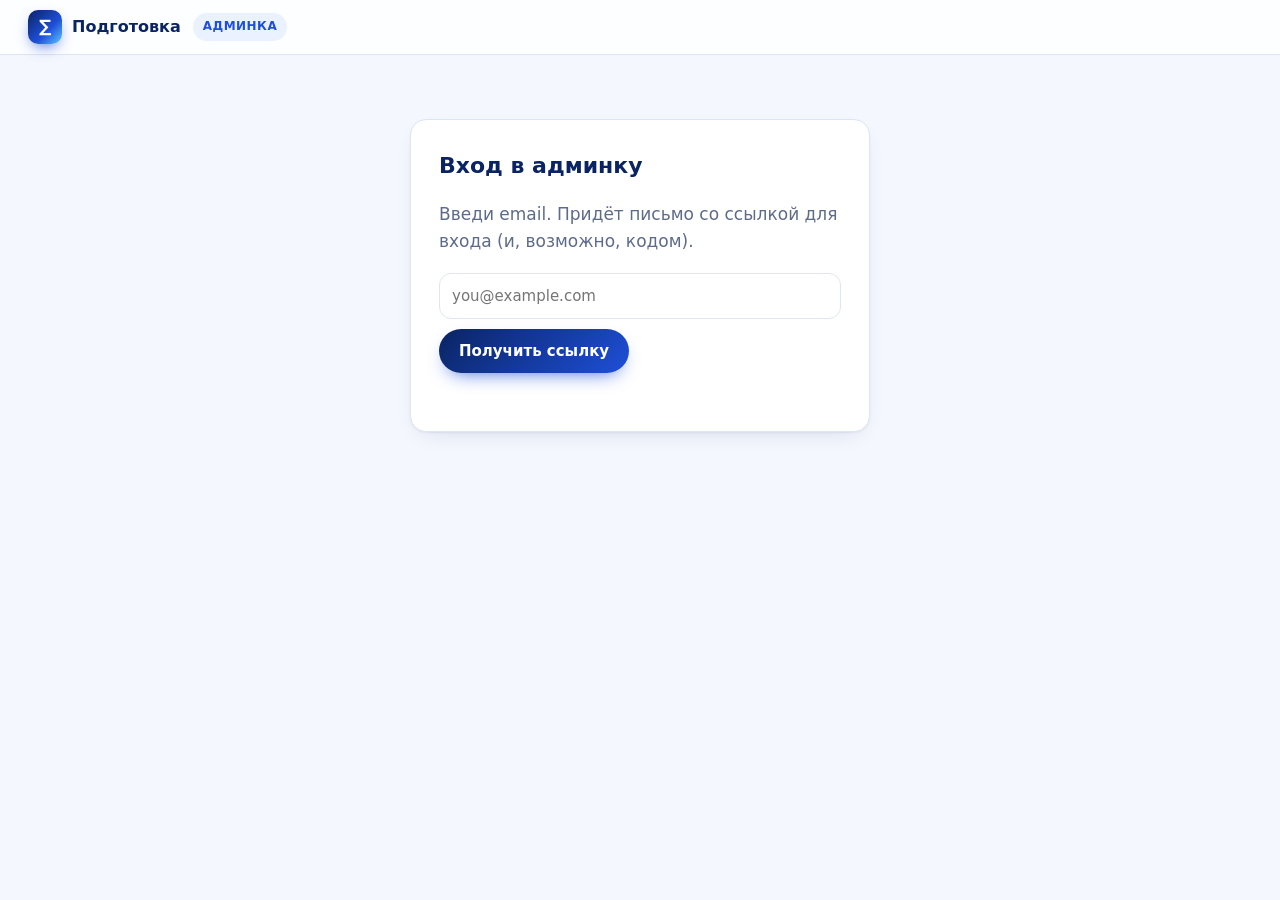
==== admin.html @ c191f304 "Админка, отчёты об ошибках сайта, уведомления в Telegram; новые вопросы в информатике Co-Authored-By" ====
<!DOCTYPE html>
<html lang="ru">
<head>
<meta charset="utf-8">
<meta name="viewport" content="width=device-width, initial-scale=1">
<title>Админка · Подготовка</title>
<meta name="robots" content="noindex,nofollow">
<meta name="theme-color" content="#0a2463">
<meta http-equiv="Content-Security-Policy" content="default-src 'self'; script-src 'self'; style-src 'self' https://fonts.googleapis.com; font-src https://fonts.gstatic.com; img-src 'self' data:; connect-src https://*.supabase.co; object-src 'none'; base-uri 'self'; form-action 'self'">
<meta name="referrer" content="no-referrer">
<link href="https://fonts.googleapis.com/css2?family=Unbounded:wght@500;700&family=Onest:wght@400;500;600;700&display=swap" rel="stylesheet">
<link rel="stylesheet" href="assets/app.css?v=4">
<link rel="stylesheet" href="assets/admin.css?v=1">
</head>
<body class="adm">
<header class="top">
  <a class="brand" href="./"><span class="logo">∑</span><span>Подготовка</span></a>
  <span class="adm-badge">админка</span>
  <span class="adm-user" id="who"></span>
  <button class="btn ghost sm" id="logout" hidden>Выйти</button>
</header>

<main class="adm-main">
  <section class="adm-card" id="login" hidden>
    <h1>Вход в админку</h1>
    <p class="muted">Введи email. Придёт письмо со ссылкой для входа (и, возможно, кодом).</p>
    <form id="loginForm" class="adm-form">
      <input type="email" id="email" placeholder="you@example.com" required autocomplete="email">
      <button class="btn primary" type="submit" id="sendLink">Получить ссылку</button>
    </form>
    <form id="codeForm" class="adm-form" hidden>
      <input type="text" id="code" placeholder="Код из письма" inputmode="numeric" autocomplete="one-time-code" maxlength="10">
      <button class="btn primary" type="submit">Войти по коду</button>
    </form>
    <div class="st" id="loginSt" role="status"></div>
  </section>

  <section class="adm-card" id="denied" hidden>
    <h1>Нет доступа</h1>
    <p class="muted">Этот аккаунт не добавлен в администраторы. Попроси владельца сайта добавить твой email.</p>
  </section>

  <section id="panel" hidden>
    <nav class="adm-tabs" role="tablist">
      <button data-tab="feedback" class="on">Сообщения <span class="cnt" id="cnt-feedback"></span></button>
      <button data-tab="errors">Ошибки <span class="cnt" id="cnt-errors"></span></button>
      <button data-tab="admins">Админы</button>
    </nav>
    <div class="adm-bar">
      <label><input type="checkbox" id="showResolved"> показывать решённые</label>
      <button class="btn ghost sm" id="reload">Обновить</button>
    </div>
    <div id="list" class="adm-list"></div>
    <form id="addAdmin" class="adm-form" hidden>
      <input type="email" id="newAdmin" placeholder="email нового админа" required>
      <button class="btn primary" type="submit">Добавить</button>
    </form>
  </section>
</main>

<script src="config.js"></script>
<script src="assets/admin.js?v=1"></script>
</body>
</html>
---- assets/app.css ----
/* Белая бумага, тёмно-синие чернила, яркий синий акцент. */
:root{
  --bg:#ffffff;
  --bg-soft:#f4f7fd;
  --bg-blue:#eaf1ff;
  --ink:#0b1b3f;
  --ink-2:#22345e;
  --muted:#5d6b8a;
  --line:#dfe6f3;
  --navy:#0a2463;
  --blue:#1e4fd8;
  --blue-2:#3e7bfa;
  --sky:#5cc8ff;
  --good:#12936a;
  --bad:#d63a4a;
  --shadow:0 1px 2px rgba(10,36,99,.06),0 8px 24px -12px rgba(10,36,99,.18);
  --shadow-lg:0 2px 4px rgba(10,36,99,.06),0 24px 48px -20px rgba(10,36,99,.35);
  --r:16px;
  --font-display:"Unbounded","Onest",system-ui,sans-serif;
  --font-body:"Onest",system-ui,-apple-system,"Segoe UI",Roboto,sans-serif;
  --font-mono:"JetBrains Mono",ui-monospace,Consolas,monospace;
  --ease:cubic-bezier(.2,.8,.2,1);
  color-scheme:light;
}
*{box-sizing:border-box}
html{scroll-behavior:smooth}
html,body{margin:0}
body{background:var(--bg);color:var(--ink);font-family:var(--font-body);font-size:17px;line-height:1.62;-webkit-font-smoothing:antialiased;overflow-x:hidden}
a{color:var(--blue)}
button{font:inherit;color:inherit}
:focus-visible{outline:3px solid var(--blue-2);outline-offset:2px;border-radius:8px}
::selection{background:#cfe0ff}

/* ---------- top bar ---------- */
.top{position:sticky;top:0;z-index:30;display:flex;align-items:center;gap:14px;padding:10px clamp(12px,3vw,28px);
  background:rgba(255,255,255,.82);backdrop-filter:saturate(1.6) blur(14px);-webkit-backdrop-filter:saturate(1.6) blur(14px);border-bottom:1px solid var(--line)}
.top .scroll-prog{position:absolute;left:0;bottom:-1px;height:2px;width:0;background:linear-gradient(90deg,var(--blue),var(--sky));transition:width .1s linear}
.brand{display:flex;align-items:center;gap:10px;border:0;background:none;cursor:pointer;padding:0;font-family:var(--font-display);font-weight:700;font-size:16px;color:var(--navy);white-space:nowrap}
.logo{width:34px;height:34px;border-radius:10px;display:grid;place-items:center;color:#fff;font-size:17px;
  background:linear-gradient(135deg,var(--navy),var(--blue) 60%,var(--sky));box-shadow:0 6px 16px -6px var(--blue);position:relative;overflow:hidden}
.logo::after{content:"";position:absolute;inset:0;background:linear-gradient(120deg,transparent 30%,rgba(255,255,255,.55) 50%,transparent 70%);transform:translateX(-100%);animation:shine 4.5s var(--ease) infinite}
@keyframes shine{0%,70%{transform:translateX(-100%)}100%{transform:translateX(100%)}}
.crumbs{display:flex;align-items:center;gap:6px;min-width:0;flex:1;font-size:14.5px;color:var(--muted);overflow:hidden}
.crumbs button{border:0;background:none;cursor:pointer;color:var(--ink-2);font-weight:600;padding:4px 6px;border-radius:8px;white-space:nowrap;overflow:hidden;text-overflow:ellipsis;max-width:40vw}
.crumbs button:hover{background:var(--bg-blue);color:var(--blue)}
.crumbs .sep{opacity:.5}
.lang{display:flex;border:1px solid var(--line);border-radius:999px;overflow:hidden;background:#fff}
.lang button{border:0;background:transparent;padding:6px 12px;cursor:pointer;font-weight:700;font-size:12.5px;letter-spacing:.05em;color:var(--muted);transition:background .25s,color .25s}
.lang button[aria-pressed="true"]{background:var(--navy);color:#fff}
.lang[hidden]{display:none}
.menu-btn{display:none;border:1px solid var(--line);background:#fff;border-radius:10px;width:38px;height:38px;cursor:pointer;font-size:18px}

/* ---------- page transitions ---------- */
#view{min-height:70vh}
.page-enter{animation:pageIn .55s var(--ease) both}
@keyframes pageIn{from{opacity:0;transform:translateY(14px)}to{opacity:1;transform:none}}
.reveal{opacity:0;transform:translateY(22px);transition:opacity .7s var(--ease),transform .7s var(--ease)}
.reveal.in{opacity:1;transform:none}
.stagger>*{animation:pageIn .6s var(--ease) both}
.stagger>*:nth-child(1){animation-delay:.03s}.stagger>*:nth-child(2){animation-delay:.08s}.stagger>*:nth-child(3){animation-delay:.13s}
.stagger>*:nth-child(4){animation-delay:.18s}.stagger>*:nth-child(5){animation-delay:.23s}.stagger>*:nth-child(6){animation-delay:.28s}
.stagger>*:nth-child(7){animation-delay:.33s}.stagger>*:nth-child(8){animation-delay:.38s}.stagger>*:nth-child(n+9){animation-delay:.42s}

/* ---------- hero ---------- */
.hero{position:relative;overflow:hidden;padding:clamp(56px,10vw,120px) clamp(16px,5vw,64px) clamp(48px,7vw,90px);
  background:radial-gradient(1200px 500px at 80% -10%,#dbe7ff 0,transparent 60%),linear-gradient(180deg,#f6f9ff,#fff)}
.hero .blob{position:absolute;border-radius:50%;filter:blur(50px);opacity:.55;pointer-events:none;animation:float 14s ease-in-out infinite}
.hero .b1{width:420px;height:420px;background:#9cc0ff;right:-80px;top:-120px}
.hero .b2{width:300px;height:300px;background:#7fe0ff;left:-60px;bottom:-140px;animation-delay:-5s}
.hero .b3{width:220px;height:220px;background:#b9c8ff;left:45%;top:30%;animation-delay:-9s;opacity:.35}
@keyframes float{0%,100%{transform:translate(0,0) scale(1)}33%{transform:translate(30px,-24px) scale(1.06)}66%{transform:translate(-24px,18px) scale(.96)}}
.hero .sym{position:absolute;font-family:var(--font-display);color:var(--blue);opacity:.12;font-size:42px;pointer-events:none;animation:drift 18s linear infinite}
@keyframes drift{from{transform:translateY(0) rotate(0)}to{transform:translateY(-120vh) rotate(200deg)}}
.hero-inner{position:relative;max-width:1100px;margin:0 auto}
.kicker{display:inline-flex;align-items:center;gap:8px;font-family:var(--font-mono);font-size:12.5px;letter-spacing:.06em;color:var(--blue);background:#fff;border:1px solid #cfdcfb;border-radius:999px;padding:5px 12px;box-shadow:var(--shadow)}
.kicker i{width:8px;height:8px;border-radius:50%;background:var(--good);box-shadow:0 0 0 0 rgba(18,147,106,.5);animation:ping 2s infinite}
@keyframes ping{0%{box-shadow:0 0 0 0 rgba(18,147,106,.45)}80%,100%{box-shadow:0 0 0 10px rgba(18,147,106,0)}}
.hero h1{font-family:var(--font-display);font-weight:700;font-size:clamp(34px,6vw,68px);line-height:1.04;letter-spacing:-.03em;margin:20px 0 16px;color:var(--navy);max-width:16ch;text-wrap:balance}
.hero h1 .grad{background:linear-gradient(90deg,var(--blue),var(--sky),var(--blue));background-size:200% auto;-webkit-background-clip:text;background-clip:text;color:transparent;animation:gradmove 6s linear infinite}
@keyframes gradmove{to{background-position:200% center}}
.hero p.lead{font-size:clamp(17px,2vw,20px);color:var(--ink-2);max-width:56ch;margin:0}
.hero .stats{display:flex;gap:clamp(18px,4vw,48px);margin-top:34px;flex-wrap:wrap}
.hero .stat b{display:block;font-family:var(--font-display);font-size:clamp(26px,3.6vw,38px);color:var(--navy);line-height:1}
.hero .stat span{font-size:14px;color:var(--muted)}

/* ---------- containers ---------- */
.wrap{max-width:1140px;margin:0 auto;padding:0 clamp(16px,4vw,40px)}
.section-title{font-family:var(--font-display);font-size:clamp(20px,2.4vw,26px);color:var(--navy);margin:48px 0 18px;letter-spacing:-.01em}

/* subject cards */
.subjects{display:grid;gap:18px;grid-template-columns:repeat(auto-fill,minmax(260px,1fr));margin-bottom:64px}
.scard{position:relative;text-align:left;border:1px solid var(--line);background:#fff;border-radius:20px;padding:22px;cursor:pointer;overflow:hidden;
  box-shadow:var(--shadow);transition:transform .35s var(--ease),box-shadow .35s var(--ease),border-color .35s}
.scard::before{content:"";position:absolute;inset:0;background:radial-gradient(400px circle at var(--mx,50%) var(--my,0%),rgba(62,123,250,.14),transparent 45%);opacity:0;transition:opacity .3s}
.scard:hover{transform:translateY(-6px);box-shadow:var(--shadow-lg);border-color:#bcd0fb}
.scard:hover::before{opacity:1}
.scard .ic{width:52px;height:52px;border-radius:14px;display:grid;place-items:center;font-size:26px;background:var(--bg-blue);margin-bottom:16px;transition:transform .5s var(--ease)}
.scard:hover .ic{transform:rotate(-8deg) scale(1.1)}
.scard h3{font-family:var(--font-display);font-size:18px;margin:0 0 6px;color:var(--navy);line-height:1.25}
.scard p{margin:0 0 18px;color:var(--muted);font-size:14.5px;line-height:1.5}
.scard .meta{display:flex;justify-content:space-between;align-items:center;font-size:13px;color:var(--muted)}
.ring{--p:0;width:44px;height:44px;border-radius:50%;display:grid;place-items:center;font-size:11px;font-weight:700;color:var(--navy);
  background:conic-gradient(var(--blue) calc(var(--p)*1%),var(--line) 0);transition:--p 1s}
.ring::before{content:"";position:absolute}
.ring span{width:34px;height:34px;border-radius:50%;background:#fff;display:grid;place-items:center}

.features{display:grid;gap:16px;grid-template-columns:repeat(auto-fit,minmax(220px,1fr));margin-bottom:80px}
.feat{border-radius:18px;padding:20px;background:var(--bg-soft);border:1px solid var(--line)}
.feat .fi{font-size:24px}
.feat h4{margin:10px 0 4px;font-family:var(--font-display);font-size:15px;color:var(--navy)}
.feat p{margin:0;font-size:14.5px;color:var(--muted)}

/* ---------- subject / topic shell ---------- */
.shell{display:grid;grid-template-columns:290px minmax(0,1fr);max-width:1320px;margin:0 auto}
.side{position:sticky;top:59px;height:calc(100vh - 59px);overflow:auto;padding:22px 14px 40px;border-right:1px solid var(--line);background:#fff}
.side .sh{display:flex;gap:10px;align-items:center;padding:4px 8px 14px}
.side .sh .ic{font-size:22px;width:40px;height:40px;border-radius:12px;background:var(--bg-blue);display:grid;place-items:center}
.side .sh b{font-family:var(--font-display);font-size:14px;color:var(--navy);line-height:1.25}
.side h3{font-family:var(--font-mono);font-size:11px;letter-spacing:.12em;text-transform:uppercase;color:var(--muted);margin:18px 8px 6px;font-weight:600}
.tlink{position:relative;display:grid;grid-template-columns:30px 1fr 18px;gap:8px;align-items:start;width:100%;text-align:left;border:0;background:transparent;padding:8px 8px;border-radius:10px;cursor:pointer;font-size:14.5px;line-height:1.35;color:var(--ink-2);transition:background .2s,color .2s,transform .2s}
.tlink:hover{background:var(--bg-soft);transform:translateX(3px)}
.tlink[aria-current="true"]{background:var(--bg-blue);color:var(--navy);font-weight:600}
.tlink[aria-current="true"]::before{content:"";position:absolute;left:-14px;top:8px;bottom:8px;width:3px;border-radius:3px;background:var(--blue)}
.tlink .n{font-family:var(--font-mono);font-size:12px;color:var(--muted);padding-top:2px}
.tlink .ok{width:16px;height:16px;border-radius:50%;border:1.5px solid var(--line);margin-top:2px;transition:all .3s}
.tlink .ok.done{background:var(--good);border-color:var(--good);box-shadow:inset 0 0 0 3px #fff}
.side .tools{display:grid;gap:8px;margin:6px 4px 4px}
.side .tools button{display:flex;gap:10px;align-items:center;border:1px solid var(--line);background:#fff;border-radius:12px;padding:9px 12px;cursor:pointer;font-weight:600;font-size:14px;color:var(--navy);transition:all .25s var(--ease)}
.side .tools button:hover{border-color:var(--blue-2);box-shadow:var(--shadow);transform:translateY(-1px)}
.prog{margin:2px 8px 6px;font-size:13px;color:var(--muted)}
.bar{height:6px;border-radius:6px;background:var(--line);overflow:hidden;margin-top:6px}
.bar i{display:block;height:100%;width:0;border-radius:6px;background:linear-gradient(90deg,var(--blue),var(--sky));transition:width 1s var(--ease)}

.main{padding:30px clamp(14px,4vw,56px) 90px;min-width:0}
.sheet{max-width:900px;margin:0 auto}
.eyebrow{font-family:var(--font-mono);font-size:12.5px;color:var(--blue);letter-spacing:.05em;display:flex;gap:10px;flex-wrap:wrap;text-transform:uppercase}
.sheet h1{font-family:var(--font-display);font-weight:700;font-size:clamp(25px,3.6vw,38px);line-height:1.12;letter-spacing:-.02em;margin:10px 0 12px;color:var(--navy);text-wrap:balance}
.sheet .lead{color:var(--muted);font-size:17.5px;max-width:65ch;margin:0 0 20px}

/* tabs with sliding indicator */
.tabs{position:sticky;top:59px;z-index:10;display:flex;gap:4px;align-items:center;background:rgba(255,255,255,.92);backdrop-filter:blur(10px);border-bottom:1px solid var(--line);margin:8px 0 26px;overflow-x:auto;scrollbar-width:none}
.tabs::-webkit-scrollbar{display:none}
.tab{position:relative;border:0;background:transparent;padding:12px 14px;cursor:pointer;font-weight:600;color:var(--muted);white-space:nowrap;transition:color .25s}
.tab:hover{color:var(--navy)}
.tab[aria-selected="true"]{color:var(--navy)}
.tab .c{font-family:var(--font-mono);font-size:11px;background:var(--bg-soft);border-radius:6px;padding:1px 6px;margin-left:6px;color:var(--muted)}
.tabs .ind{position:absolute;bottom:0;height:3px;border-radius:3px 3px 0 0;background:linear-gradient(90deg,var(--blue),var(--sky));transition:left .4s var(--ease),width .4s var(--ease)}
.done-btn{margin-left:auto;flex:none;border:1.5px solid var(--good);color:var(--good);background:#fff;border-radius:999px;padding:6px 14px;cursor:pointer;font-weight:600;font-size:13.5px;transition:all .3s var(--ease)}
.done-btn:hover{transform:scale(1.04)}
.done-btn.on{background:var(--good);color:#fff}
.done-btn.pop{animation:pop .5s var(--ease)}
@keyframes pop{40%{transform:scale(1.18)}}

/* ---------- notes typography ---------- */
.notes{max-width:70ch}
.notes h2{font-family:var(--font-display);font-size:21px;font-weight:700;letter-spacing:-.01em;margin:40px 0 12px;color:var(--navy);display:flex;gap:12px;align-items:baseline;text-wrap:balance}
.notes h2 .k{flex:none;font-family:var(--font-mono);font-size:13px;color:#fff;background:linear-gradient(135deg,var(--navy),var(--blue));border-radius:8px;padding:2px 8px;font-weight:600;transform:translateY(-2px)}
.notes h3{font-size:18px;margin:24px 0 6px;color:var(--ink)}
.notes p{margin:10px 0}
.notes ul,.notes ol{padding-left:22px;margin:8px 0}
.notes li{margin:5px 0}
.notes li::marker{color:var(--blue)}
.hl{background:linear-gradient(transparent 58%,#cfe0ff 58%);padding:0 2px}
.box{position:relative;border:1px solid var(--line);border-radius:14px;padding:14px 18px 14px 20px;margin:18px 0;background:var(--bg-soft);overflow:hidden}
.box::before{content:"";position:absolute;left:0;top:0;bottom:0;width:4px;background:var(--blue)}
.box>.t{font-family:var(--font-mono);font-size:11.5px;text-transform:uppercase;letter-spacing:.1em;color:var(--blue);font-weight:700;display:block;margin-bottom:4px}
.box.def{background:#f2f6ff}
.box.ex{background:#f1faf6}.box.ex::before{background:var(--good)}.box.ex>.t{color:var(--good)}
.box.warn{background:#fff5f5}.box.warn::before{background:var(--bad)}.box.warn>.t{color:var(--bad)}
.box.tip{background:linear-gradient(135deg,#eef4ff,#f3fbff)}.box.tip::before{background:linear-gradient(var(--blue),var(--sky))}.box.tip>.t{color:var(--navy)}
mjx-container[display="true"]{overflow-x:auto;overflow-y:hidden;max-width:100%;padding:4px 0}
table{border-collapse:collapse;width:100%;font-size:15.5px;margin:12px 0}
.tw{overflow-x:auto;border:1px solid var(--line);border-radius:12px}
.tw table{margin:0}
th,td{border-bottom:1px solid var(--line);padding:9px 12px;text-align:left;vertical-align:top}
tr:last-child td{border-bottom:0}
th{font-size:12px;text-transform:uppercase;letter-spacing:.06em;color:var(--navy);font-weight:700;background:var(--bg-blue)}
tbody tr{transition:background .2s}
tbody tr:hover{background:var(--bg-soft)}

/* ---------- practice ---------- */
.prob{border:1px solid var(--line);border-radius:16px;padding:16px 18px;margin:14px 0;background:#fff;transition:box-shadow .3s,border-color .3s}
.prob:hover{box-shadow:var(--shadow);border-color:#cbd9f7}
.prob .q{display:grid;grid-template-columns:36px 1fr;gap:10px}
.prob .q .i{font-family:var(--font-mono);font-weight:700;color:#fff;background:var(--navy);border-radius:9px;height:28px;display:grid;place-items:center;font-size:13px}
.reveal-btn{margin:12px 0 0 46px;display:inline-flex;align-items:center;gap:8px;border:1.5px solid var(--blue);background:#fff;color:var(--blue);border-radius:999px;padding:6px 16px;font-weight:600;font-size:14.5px;cursor:pointer;transition:all .25s var(--ease)}
.reveal-btn:hover{background:var(--blue);color:#fff;transform:translateY(-1px)}
.reveal-btn .ch{transition:transform .35s var(--ease)}
.reveal-btn[aria-expanded="true"] .ch{transform:rotate(180deg)}
.sol{display:grid;grid-template-rows:0fr;transition:grid-template-rows .45s var(--ease)}
.sol>div{overflow:hidden}
.sol.open{grid-template-rows:1fr}
.sol .a{margin:12px 0 0 46px;padding:12px 16px;border-radius:12px;background:var(--bg-soft);border-left:3px solid var(--blue)}

/* ---------- quiz ---------- */
.quiz-top{display:flex;align-items:center;gap:14px;margin-bottom:18px}
.quiz-top .count{font-family:var(--font-mono);font-size:13px;color:var(--muted);white-space:nowrap}
.quiz-top .bar{flex:1;height:8px;margin:0}
.qcard{border:1px solid var(--line);border-radius:20px;padding:clamp(18px,3vw,30px);background:#fff;box-shadow:var(--shadow)}
.qcard.enter{animation:slideIn .5s var(--ease) both}
@keyframes slideIn{from{opacity:0;transform:translateX(40px)}to{opacity:1;transform:none}}
.qcard .qq{font-size:18px;font-weight:600;color:var(--navy);margin-bottom:18px}
.opts{display:grid;gap:10px}
.opt{position:relative;display:flex;gap:12px;align-items:center;text-align:left;border:1.5px solid var(--line);background:#fff;border-radius:14px;padding:12px 14px;cursor:pointer;transition:all .25s var(--ease);overflow:hidden}
.opt .l{flex:none;width:30px;height:30px;border-radius:9px;display:grid;place-items:center;font-weight:700;font-size:13px;background:var(--bg-blue);color:var(--navy);transition:all .25s}
.opt:hover:not([disabled]){border-color:var(--blue-2);transform:translateX(4px);box-shadow:var(--shadow)}
.opt[disabled]{cursor:default}
.opt.right{border-color:var(--good);background:#effaf5;animation:pulseGood .6s var(--ease)}
.opt.right .l{background:var(--good);color:#fff}
.opt.wrong{border-color:var(--bad);background:#fff4f5;animation:shake .45s}
.opt.wrong .l{background:var(--bad);color:#fff}
.opt.dim{opacity:.55}
@keyframes shake{20%,60%{transform:translateX(-6px)}40%,80%{transform:translateX(6px)}}
@keyframes pulseGood{50%{transform:scale(1.02)}}
.ripple{position:absolute;border-radius:50%;background:rgba(62,123,250,.25);transform:scale(0);animation:ripple .6s linear;pointer-events:none}
@keyframes ripple{to{transform:scale(4);opacity:0}}
.qactions{display:flex;gap:10px;flex-wrap:wrap;margin-top:18px;align-items:center}
.btn{display:inline-flex;align-items:center;gap:8px;border:0;border-radius:999px;padding:10px 20px;font-weight:700;cursor:pointer;font-size:15px;transition:transform .2s var(--ease),box-shadow .2s,background .2s}
.btn.primary{background:linear-gradient(135deg,var(--navy),var(--blue));color:#fff;box-shadow:0 8px 20px -10px var(--blue)}
.btn.primary:hover{transform:translateY(-2px);box-shadow:0 12px 24px -10px var(--blue)}
.btn.ghost{background:#fff;color:var(--blue);border:1.5px solid var(--blue)}
.btn.ghost:hover{background:var(--bg-blue)}
.btn[disabled]{opacity:.45;cursor:default;transform:none}
.verdict{font-weight:700;margin-left:auto}
.verdict.good{color:var(--good)}.verdict.bad{color:var(--bad)}
.result{text-align:center;padding:30px 10px}
.result .big{font-family:var(--font-display);font-size:64px;color:var(--navy);line-height:1}
.result .msg{font-size:18px;color:var(--ink-2);margin:10px 0 24px}
.review{margin-top:28px;text-align:left}
.review .ri{display:flex;gap:10px;padding:10px 0;border-bottom:1px solid var(--line);font-size:15px}
.review .ri b{flex:none;width:22px}
.best{font-size:13.5px;color:var(--muted)}

/* ---------- flashcards ---------- */
.fc-wrap{display:grid;place-items:center;gap:18px}
.fc-meta{display:flex;gap:10px;flex-wrap:wrap;justify-content:center;align-items:center;font-size:14px;color:var(--muted)}
.chip{border:1px solid var(--line);background:#fff;border-radius:999px;padding:6px 14px;cursor:pointer;font-weight:600;font-size:13.5px;color:var(--ink-2);transition:all .2s}
.chip:hover{border-color:var(--blue-2);color:var(--blue)}
.chip[aria-pressed="true"]{background:var(--navy);color:#fff;border-color:var(--navy)}
.fc-scene{width:min(560px,100%);height:300px;perspective:1400px}
.fc{position:relative;width:100%;height:100%;cursor:pointer;transform-style:preserve-3d;transition:transform .7s var(--ease)}
.fc.flip{transform:rotateY(180deg)}
.fc.out-l{animation:outL .4s var(--ease) forwards}.fc.out-r{animation:outR .4s var(--ease) forwards}.fc.in{animation:cardIn .45s var(--ease)}
@keyframes outL{to{transform:translateX(-120%) rotate(-12deg);opacity:0}}
@keyframes outR{to{transform:translateX(120%) rotate(12deg);opacity:0}}
@keyframes cardIn{from{transform:translateY(30px) scale(.94);opacity:0}}
.face{position:absolute;inset:0;backface-visibility:hidden;-webkit-backface-visibility:hidden;border-radius:24px;display:flex;flex-direction:column;align-items:center;justify-content:center;padding:28px;text-align:center;box-shadow:var(--shadow-lg)}
.face.front{background:linear-gradient(150deg,var(--navy),var(--blue) 70%,#3f8cff);color:#fff}
.face.back{background:#fff;border:1.5px solid #cfdcfb;transform:rotateY(180deg);color:var(--navy)}
.face .w{font-family:var(--font-display);font-size:clamp(22px,4vw,32px);line-height:1.2;text-wrap:balance}
.face .hint{position:absolute;bottom:16px;font-size:12.5px;opacity:.7;font-family:var(--font-mono)}
.face.back .w{font-size:clamp(18px,3vw,24px)}
.face .src{position:absolute;top:16px;font-size:12px;opacity:.7;font-family:var(--font-mono)}
.fc-btns{display:flex;gap:12px;flex-wrap:wrap;justify-content:center}
.fc-btns .btn.no{background:#fff;color:var(--bad);border:1.5px solid var(--bad)}
.fc-btns .btn.yes{background:var(--good);color:#fff}
.fc-done{text-align:center}
.kbd{font-family:var(--font-mono);font-size:12px;border:1px solid var(--line);border-bottom-width:2px;border-radius:6px;padding:1px 6px;background:#fff}

/* subject overview */
.mods{display:grid;gap:16px;grid-template-columns:repeat(auto-fit,minmax(260px,1fr));margin-top:10px}
.mod{border:1px solid var(--line);border-radius:18px;padding:18px;background:#fff;box-shadow:var(--shadow)}
.mod h4{font-family:var(--font-display);margin:0 0 10px;font-size:15px;color:var(--navy)}
.mod button{display:flex;gap:10px;width:100%;text-align:left;border:0;background:transparent;padding:7px 8px;border-radius:10px;cursor:pointer;color:var(--ink-2);font-size:15px;transition:all .2s}
.mod button:hover{background:var(--bg-blue);color:var(--blue);transform:translateX(3px)}
.mod button .n{font-family:var(--font-mono);font-size:12px;color:var(--muted);padding-top:3px}
.actions-row{display:flex;gap:12px;flex-wrap:wrap;margin:6px 0 10px}

/* module/topic quiz buttons */
.side .mtest{display:block;width:calc(100% - 8px);margin:2px 4px 6px;text-align:left;border:1px dashed #b9cdf7;background:var(--bg-blue);color:var(--blue);border-radius:10px;padding:6px 10px;font-weight:600;font-size:13px;cursor:pointer;transition:all .2s}
.side .mtest:hover,.side .mtest[aria-current="true"]{background:var(--blue);color:#fff;border-style:solid}
.trow{display:flex;gap:6px;align-items:flex-start}
.trow>button:first-child{flex:1}
.mod .qbtn{flex:none;width:auto;border:1px solid var(--line);border-radius:999px;padding:3px 10px;font-size:12.5px;font-weight:600;color:var(--blue);background:#fff;margin-top:4px}
.mod .qbtn:hover{background:var(--blue);color:#fff;transform:none}
.mod .mbtn{margin-top:10px;width:100%;justify-content:center;font-size:14px;padding:8px 14px}
/* feedback */
.fb-open{position:fixed;right:18px;bottom:18px;z-index:40;border:0;border-radius:999px;padding:12px 18px;font-weight:700;color:#fff;cursor:pointer;
  background:linear-gradient(135deg,var(--navy),var(--blue));box-shadow:0 12px 30px -12px var(--blue);transition:transform .25s var(--ease)}
.fb-open:hover{transform:translateY(-3px)}
dialog.fb{border:0;border-radius:20px;padding:0;width:min(460px,calc(100% - 32px));box-shadow:var(--shadow-lg)}
dialog.fb::backdrop{background:rgba(10,27,63,.35);backdrop-filter:blur(3px)}
dialog.fb[open]{animation:pageIn .35s var(--ease)}
.fb form{padding:22px;display:grid;gap:12px}
.fb h3{margin:0;font-family:var(--font-display);color:var(--navy);font-size:18px}
.fb textarea,.fb select{width:100%;border:1.5px solid var(--line);border-radius:12px;padding:10px 12px;font:inherit;font-size:15px;resize:vertical}
.fb textarea:focus,.fb select:focus{outline:none;border-color:var(--blue-2)}
.fb .row{display:flex;gap:10px;justify-content:flex-end}
.fb .st{font-size:14px;min-height:20px}
.hp{position:absolute;left:-9999px;width:1px;height:1px;opacity:0}

/* confetti */
.confetti{position:fixed;inset:0;pointer-events:none;z-index:60}
.toast{position:fixed;left:50%;bottom:24px;transform:translateX(-50%) translateY(120%);background:var(--navy);color:#fff;border-radius:999px;padding:10px 20px;font-weight:600;z-index:70;transition:transform .4s var(--ease)}
.toast.show{transform:translateX(-50%) translateY(0)}

footer.foot{border-top:1px solid var(--line);padding:28px clamp(16px,4vw,40px);color:var(--muted);font-size:14px;text-align:center}

@media (max-width:900px){
  .shell{grid-template-columns:1fr}
  .side{position:fixed;inset:59px 0 0 0;height:auto;z-index:25;transform:translateX(-102%);transition:transform .4s var(--ease);box-shadow:var(--shadow-lg)}
  body.menu-open .side{transform:none}
  .menu-btn{display:inline-grid;place-items:center}
  .main{padding:18px 16px 80px}
  body{font-size:16.5px}
  .tabs{top:59px}
  .crumbs button{max-width:28vw}
  .prob .q{grid-template-columns:30px 1fr}
  .reveal-btn,.sol .a{margin-left:0}
  .fc-scene{height:260px}
  .fb-open{padding:11px 14px;font-size:14px}
}
@media (prefers-reduced-motion:reduce){*,*::before,*::after{animation:none!important;transition:none!important}.reveal{opacity:1;transform:none}}
---- assets/admin.css ----
[hidden]{display:none!important}
body.adm{background:var(--bg-soft);min-height:100vh}
.adm .top{gap:12px}
.adm .brand{text-decoration:none}
.adm-badge{background:var(--bg-blue);color:var(--blue);font-weight:700;font-size:12px;border-radius:999px;padding:4px 10px;text-transform:uppercase;letter-spacing:.04em}
.adm-user{margin-left:auto;color:var(--muted);font-size:14px;overflow:hidden;text-overflow:ellipsis;white-space:nowrap;max-width:40vw}
.btn.sm{padding:6px 14px;font-size:13px}
.adm-main{max-width:960px;margin:0 auto;padding:24px 16px 80px}
.adm-card{background:#fff;border:1px solid var(--line);border-radius:var(--r);box-shadow:var(--shadow);padding:28px;max-width:460px;margin:40px auto}
.adm-card h1{font-family:var(--font-display);color:var(--navy);font-size:22px;margin:0 0 8px}
.muted{color:var(--muted)}
.adm-form{display:flex;gap:10px;margin-top:14px;flex-wrap:wrap}
.adm-form input{flex:1 1 220px;border:1.5px solid var(--line);border-radius:12px;padding:10px 12px;font:inherit;font-size:15px;min-width:0}
.adm-form input:focus{outline:none;border-color:var(--blue-2)}
.st{font-size:14px;min-height:20px;margin-top:10px}
.st.bad{color:var(--bad)}.st.good{color:var(--good)}
.adm-tabs{display:flex;gap:6px;flex-wrap:wrap;margin-bottom:12px}
.adm-tabs button{border:1.5px solid var(--line);background:#fff;color:var(--ink-2);border-radius:999px;padding:8px 16px;font:inherit;font-weight:600;cursor:pointer}
.adm-tabs button.on{background:var(--navy);border-color:var(--navy);color:#fff}
.cnt:not(:empty){display:inline-block;min-width:20px;padding:0 6px;margin-left:4px;border-radius:999px;background:var(--bad);color:#fff;font-size:12px;line-height:20px;text-align:center}
.adm-bar{display:flex;justify-content:space-between;align-items:center;gap:10px;margin-bottom:12px;color:var(--muted);font-size:14px;flex-wrap:wrap}
.adm-list{display:grid;gap:10px}
.adm-item{background:#fff;border:1px solid var(--line);border-radius:14px;padding:14px 16px;box-shadow:var(--shadow)}
.adm-item.done{opacity:.55}
.adm-item .meta{display:flex;gap:10px;flex-wrap:wrap;font-size:13px;color:var(--muted);margin-bottom:6px}
.adm-item .meta a{color:var(--blue)}
.adm-item .msg{white-space:pre-wrap;word-break:break-word;color:var(--ink)}
.adm-item pre{white-space:pre-wrap;word-break:break-word;font-family:var(--font-mono);font-size:12px;background:var(--bg-soft);border-radius:8px;padding:8px;margin:8px 0 0;max-height:180px;overflow:auto}
.adm-item .acts{display:flex;gap:8px;margin-top:10px;flex-wrap:wrap}
.adm-empty{text-align:center;color:var(--muted);padding:40px 0}
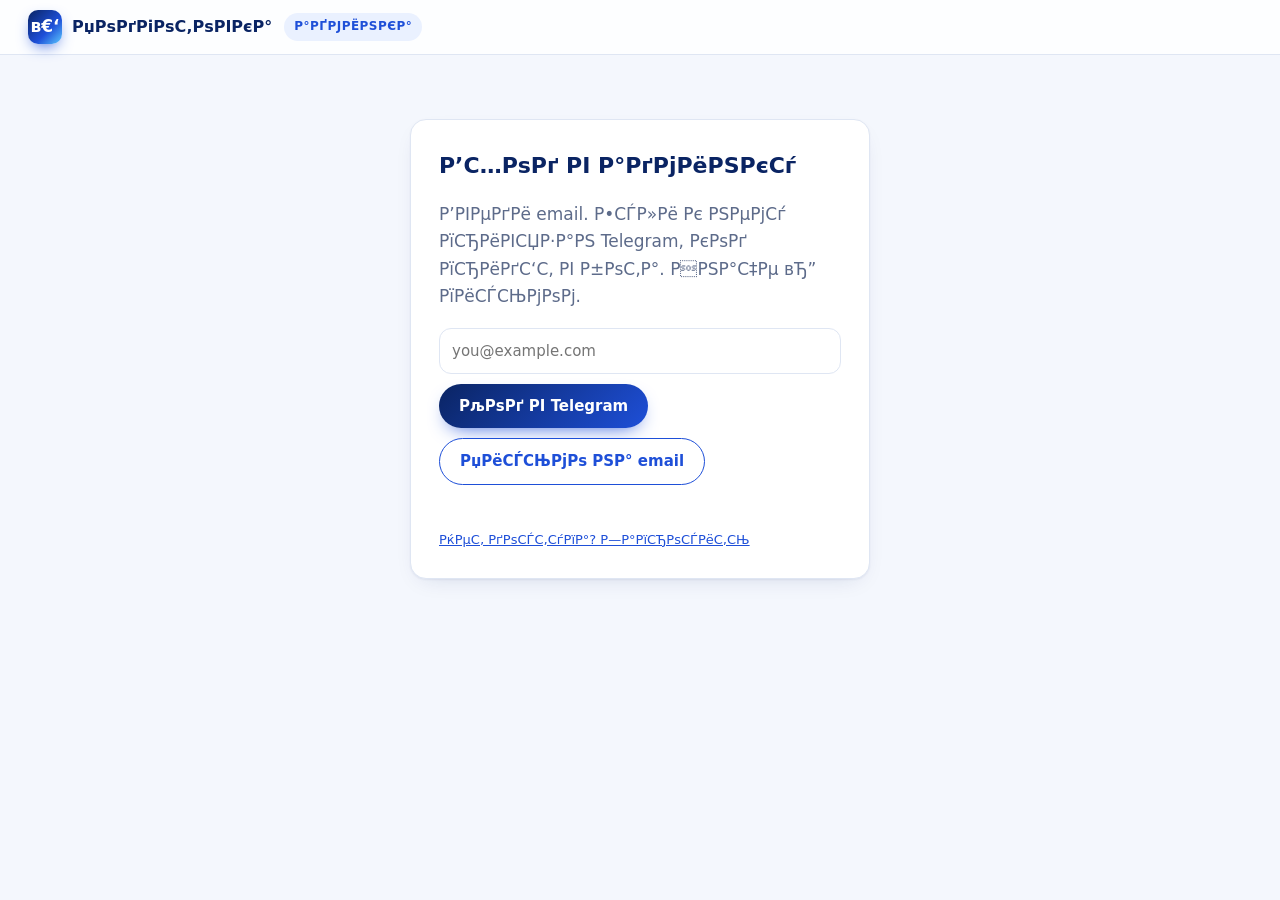
==== commit e36230ef: "Вход в админку по коду из Telegram, заявки на доступ с кнопками в боте, привязка Telegram Co-Authore" ====
--- a/admin.html
+++ b/admin.html
@@ -1,64 +1,79 @@
-<!DOCTYPE html>
+﻿<!DOCTYPE html>
 <html lang="ru">
 <head>
 <meta charset="utf-8">
 <meta name="viewport" content="width=device-width, initial-scale=1">
-<title>Админка · Подготовка</title>
+<title>РђРґРјРёРЅРєР° В· РџРѕРґРіРѕС‚РѕРІРєР°</title>
 <meta name="robots" content="noindex,nofollow">
 <meta name="theme-color" content="#0a2463">
 <meta http-equiv="Content-Security-Policy" content="default-src 'self'; script-src 'self'; style-src 'self' https://fonts.googleapis.com; font-src https://fonts.gstatic.com; img-src 'self' data:; connect-src https://*.supabase.co; object-src 'none'; base-uri 'self'; form-action 'self'">
 <meta name="referrer" content="no-referrer">
 <link href="https://fonts.googleapis.com/css2?family=Unbounded:wght@500;700&family=Onest:wght@400;500;600;700&display=swap" rel="stylesheet">
 <link rel="stylesheet" href="assets/app.css?v=4">
-<link rel="stylesheet" href="assets/admin.css?v=1">
+<link rel="stylesheet" href="assets/admin.css?v=2">
 </head>
 <body class="adm">
 <header class="top">
-  <a class="brand" href="./"><span class="logo">∑</span><span>Подготовка</span></a>
-  <span class="adm-badge">админка</span>
+  <a class="brand" href="./"><span class="logo">в€‘</span><span>РџРѕРґРіРѕС‚РѕРІРєР°</span></a>
+  <span class="adm-badge">Р°РґРјРёРЅРєР°</span>
   <span class="adm-user" id="who"></span>
-  <button class="btn ghost sm" id="logout" hidden>Выйти</button>
+  <button class="btn ghost sm" id="logout" hidden>Р’С‹Р№С‚Рё</button>
 </header>
 
 <main class="adm-main">
   <section class="adm-card" id="login" hidden>
-    <h1>Вход в админку</h1>
-    <p class="muted">Введи email. Придёт письмо со ссылкой для входа (и, возможно, кодом).</p>
+    <h1>Р’С…РѕРґ РІ Р°РґРјРёРЅРєСѓ</h1>
+    <p class="muted">Р’РІРµРґРё email. Р•СЃР»Рё Рє РЅРµРјСѓ РїСЂРёРІСЏР·Р°РЅ Telegram, РєРѕРґ РїСЂРёРґС‘С‚ РІ Р±РѕС‚Р°. РРЅР°С‡Рµ вЂ” РїРёСЃСЊРјРѕРј.</p>
     <form id="loginForm" class="adm-form">
       <input type="email" id="email" placeholder="you@example.com" required autocomplete="email">
-      <button class="btn primary" type="submit" id="sendLink">Получить ссылку</button>
+      <button class="btn primary" type="submit" id="sendTg">РљРѕРґ РІ Telegram</button>
+      <button class="btn ghost" type="button" id="sendLink">РџРёСЃСЊРјРѕ РЅР° email</button>
     </form>
     <form id="codeForm" class="adm-form" hidden>
-      <input type="text" id="code" placeholder="Код из письма" inputmode="numeric" autocomplete="one-time-code" maxlength="10">
-      <button class="btn primary" type="submit">Войти по коду</button>
+      <input type="text" id="code" placeholder="РљРѕРґ (6 С†РёС„СЂ)" inputmode="numeric" autocomplete="one-time-code" maxlength="10">
+      <button class="btn primary" type="submit">Р’РѕР№С‚Рё</button>
     </form>
     <div class="st" id="loginSt" role="status"></div>
+    <p class="muted small"><a href="#" id="reqLink">РќРµС‚ РґРѕСЃС‚СѓРїР°? Р—Р°РїСЂРѕСЃРёС‚СЊ</a></p>
+    <form id="reqForm" class="adm-form" hidden>
+      <input type="text" id="reqNote" maxlength="300" placeholder="РљС‚Рѕ С‚С‹ Рё Р·Р°С‡РµРј РґРѕСЃС‚СѓРї (РЅРµРѕР±СЏР·Р°С‚РµР»СЊРЅРѕ)">
+      <button class="btn ghost" type="submit">РћС‚РїСЂР°РІРёС‚СЊ Р·Р°СЏРІРєСѓ</button>
+    </form>
   </section>
 
   <section class="adm-card" id="denied" hidden>
-    <h1>Нет доступа</h1>
-    <p class="muted">Этот аккаунт не добавлен в администраторы. Попроси владельца сайта добавить твой email.</p>
+    <h1>РќРµС‚ РґРѕСЃС‚СѓРїР°</h1>
+    <p class="muted">Р­С‚РѕС‚ Р°РєРєР°СѓРЅС‚ РЅРµ РІ СЃРїРёСЃРєРµ Р°РґРјРёРЅРёСЃС‚СЂР°С‚РѕСЂРѕРІ. РћС‚РїСЂР°РІСЊ Р·Р°СЏРІРєСѓ вЂ” РІР»Р°РґРµР»РµС† РїРѕР»СѓС‡РёС‚ РµС‘ РІ Telegram Рё СЃРјРѕР¶РµС‚ РїСЂРёРЅСЏС‚СЊ РѕРґРЅРёРј РЅР°Р¶Р°С‚РёРµРј.</p>
+    <form id="reqForm2" class="adm-form">
+      <input type="text" id="reqNote2" maxlength="300" placeholder="РљС‚Рѕ С‚С‹ Рё Р·Р°С‡РµРј РґРѕСЃС‚СѓРї (РЅРµРѕР±СЏР·Р°С‚РµР»СЊРЅРѕ)">
+      <button class="btn primary" type="submit">Р—Р°РїСЂРѕСЃРёС‚СЊ РґРѕСЃС‚СѓРї</button>
+    </form>
+    <div class="st" id="reqSt2" role="status"></div>
   </section>
 
   <section id="panel" hidden>
     <nav class="adm-tabs" role="tablist">
-      <button data-tab="feedback" class="on">Сообщения <span class="cnt" id="cnt-feedback"></span></button>
-      <button data-tab="errors">Ошибки <span class="cnt" id="cnt-errors"></span></button>
-      <button data-tab="admins">Админы</button>
+      <button data-tab="feedback" class="on">РЎРѕРѕР±С‰РµРЅРёСЏ <span class="cnt" id="cnt-feedback"></span></button>
+      <button data-tab="errors">РћС€РёР±РєРё <span class="cnt" id="cnt-errors"></span></button>
+      <button data-tab="admins">РђРґРјРёРЅС‹</button>
     </nav>
     <div class="adm-bar">
-      <label><input type="checkbox" id="showResolved"> показывать решённые</label>
-      <button class="btn ghost sm" id="reload">Обновить</button>
+      <label><input type="checkbox" id="showResolved"> РїРѕРєР°Р·С‹РІР°С‚СЊ СЂРµС€С‘РЅРЅС‹Рµ</label>
+      <button class="btn ghost sm" id="reload">РћР±РЅРѕРІРёС‚СЊ</button>
     </div>
     <div id="list" class="adm-list"></div>
-    <form id="addAdmin" class="adm-form" hidden>
-      <input type="email" id="newAdmin" placeholder="email нового админа" required>
-      <button class="btn primary" type="submit">Добавить</button>
-    </form>
+    <div id="adminTools" hidden>
+      <form id="addAdmin" class="adm-form">
+        <input type="email" id="newAdmin" placeholder="email РЅРѕРІРѕРіРѕ Р°РґРјРёРЅР°" required>
+        <button class="btn primary" type="submit">Р”РѕР±Р°РІРёС‚СЊ</button>
+      </form>
+      <div class="adm-form"><button class="btn ghost" type="button" id="linkTg">рџ“± РџСЂРёРІСЏР·Р°С‚СЊ РјРѕР№ Telegram</button></div>
+      <div class="st" id="linkSt" role="status"></div>
+    </div>
   </section>
 </main>
 
 <script src="config.js"></script>
-<script src="assets/admin.js?v=1"></script>
+<script src="assets/admin.js?v=2"></script>
 </body>
 </html>
--- a/assets/admin.css
+++ b/assets/admin.css
@@ -9,6 +9,8 @@
 .adm-card{background:#fff;border:1px solid var(--line);border-radius:var(--r);box-shadow:var(--shadow);padding:28px;max-width:460px;margin:40px auto}
 .adm-card h1{font-family:var(--font-display);color:var(--navy);font-size:22px;margin:0 0 8px}
 .muted{color:var(--muted)}
+.small{font-size:13px;margin:14px 0 0}.small a{color:var(--blue)}
+.tgok{color:var(--good);font-weight:600}
 .adm-form{display:flex;gap:10px;margin-top:14px;flex-wrap:wrap}
 .adm-form input{flex:1 1 220px;border:1.5px solid var(--line);border-radius:12px;padding:10px 12px;font:inherit;font-size:15px;min-width:0}
 .adm-form input:focus{outline:none;border-color:var(--blue-2)}
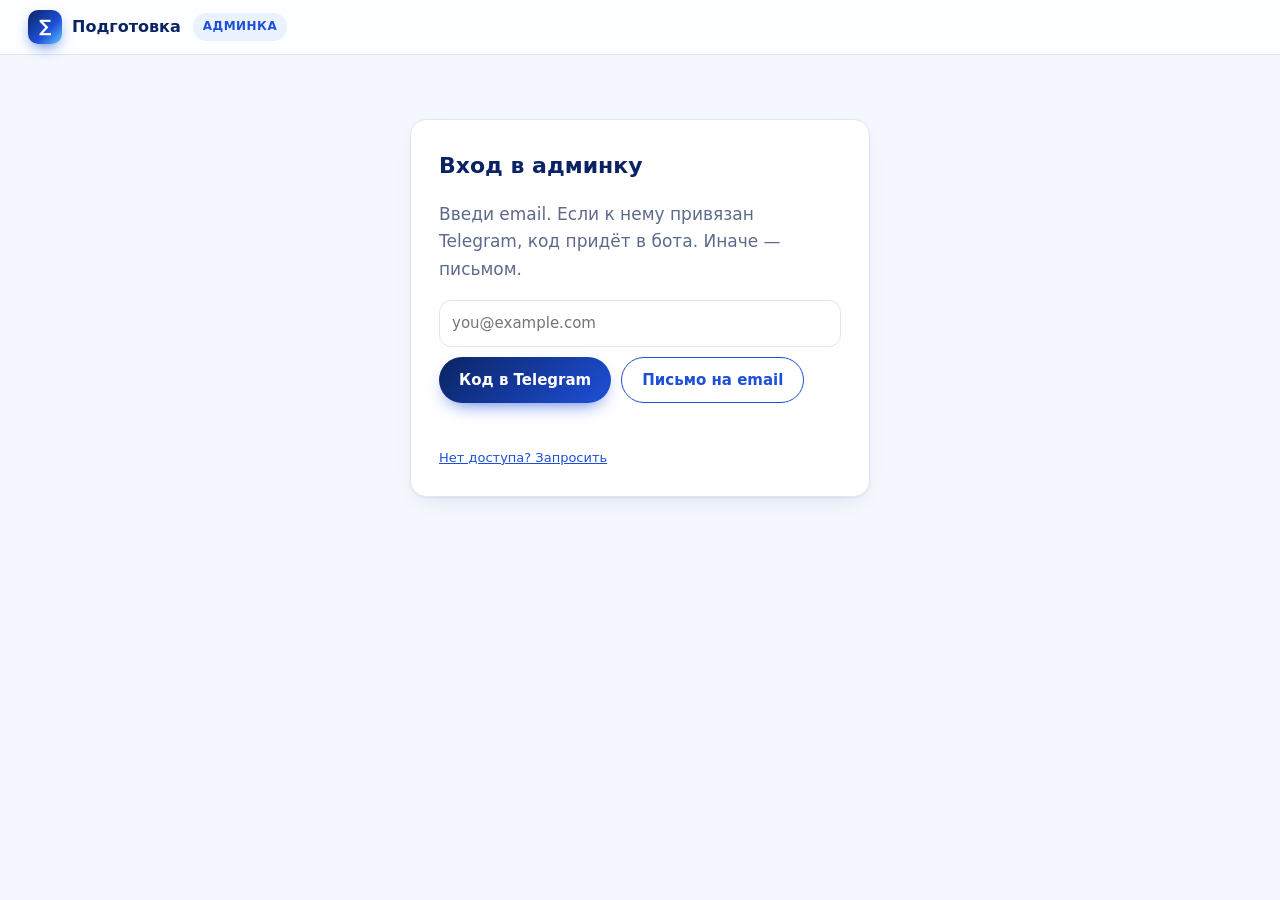
==== commit c060df64: "Исправлена кодировка страницы админки Co-Authored-By: Claude Opus 5.5 <noreply@anthropic.com>" ====
--- a/admin.html
+++ b/admin.html
@@ -3,77 +3,77 @@
 <head>
 <meta charset="utf-8">
 <meta name="viewport" content="width=device-width, initial-scale=1">
-<title>РђРґРјРёРЅРєР° В· РџРѕРґРіРѕС‚РѕРІРєР°</title>
+<title>Админка · Подготовка</title>
 <meta name="robots" content="noindex,nofollow">
 <meta name="theme-color" content="#0a2463">
 <meta http-equiv="Content-Security-Policy" content="default-src 'self'; script-src 'self'; style-src 'self' https://fonts.googleapis.com; font-src https://fonts.gstatic.com; img-src 'self' data:; connect-src https://*.supabase.co; object-src 'none'; base-uri 'self'; form-action 'self'">
 <meta name="referrer" content="no-referrer">
 <link href="https://fonts.googleapis.com/css2?family=Unbounded:wght@500;700&family=Onest:wght@400;500;600;700&display=swap" rel="stylesheet">
 <link rel="stylesheet" href="assets/app.css?v=4">
-<link rel="stylesheet" href="assets/admin.css?v=2">
+<link rel="stylesheet" href="assets/admin.css?v=3">
 </head>
 <body class="adm">
 <header class="top">
-  <a class="brand" href="./"><span class="logo">в€‘</span><span>РџРѕРґРіРѕС‚РѕРІРєР°</span></a>
-  <span class="adm-badge">Р°РґРјРёРЅРєР°</span>
+  <a class="brand" href="./"><span class="logo">∑</span><span>Подготовка</span></a>
+  <span class="adm-badge">админка</span>
   <span class="adm-user" id="who"></span>
-  <button class="btn ghost sm" id="logout" hidden>Р’С‹Р№С‚Рё</button>
+  <button class="btn ghost sm" id="logout" hidden>Выйти</button>
 </header>
 
 <main class="adm-main">
   <section class="adm-card" id="login" hidden>
-    <h1>Р’С…РѕРґ РІ Р°РґРјРёРЅРєСѓ</h1>
-    <p class="muted">Р’РІРµРґРё email. Р•СЃР»Рё Рє РЅРµРјСѓ РїСЂРёРІСЏР·Р°РЅ Telegram, РєРѕРґ РїСЂРёРґС‘С‚ РІ Р±РѕС‚Р°. РРЅР°С‡Рµ вЂ” РїРёСЃСЊРјРѕРј.</p>
+    <h1>Вход в админку</h1>
+    <p class="muted">Введи email. Если к нему привязан Telegram, код придёт в бота. Иначе — письмом.</p>
     <form id="loginForm" class="adm-form">
       <input type="email" id="email" placeholder="you@example.com" required autocomplete="email">
-      <button class="btn primary" type="submit" id="sendTg">РљРѕРґ РІ Telegram</button>
-      <button class="btn ghost" type="button" id="sendLink">РџРёСЃСЊРјРѕ РЅР° email</button>
+      <button class="btn primary" type="submit" id="sendTg">Код в Telegram</button>
+      <button class="btn ghost" type="button" id="sendLink">Письмо на email</button>
     </form>
     <form id="codeForm" class="adm-form" hidden>
-      <input type="text" id="code" placeholder="РљРѕРґ (6 С†РёС„СЂ)" inputmode="numeric" autocomplete="one-time-code" maxlength="10">
-      <button class="btn primary" type="submit">Р’РѕР№С‚Рё</button>
+      <input type="text" id="code" placeholder="Код (6 цифр)" inputmode="numeric" autocomplete="one-time-code" maxlength="10">
+      <button class="btn primary" type="submit">Войти</button>
     </form>
     <div class="st" id="loginSt" role="status"></div>
-    <p class="muted small"><a href="#" id="reqLink">РќРµС‚ РґРѕСЃС‚СѓРїР°? Р—Р°РїСЂРѕСЃРёС‚СЊ</a></p>
+    <p class="muted small"><a href="#" id="reqLink">Нет доступа? Запросить</a></p>
     <form id="reqForm" class="adm-form" hidden>
-      <input type="text" id="reqNote" maxlength="300" placeholder="РљС‚Рѕ С‚С‹ Рё Р·Р°С‡РµРј РґРѕСЃС‚СѓРї (РЅРµРѕР±СЏР·Р°С‚РµР»СЊРЅРѕ)">
-      <button class="btn ghost" type="submit">РћС‚РїСЂР°РІРёС‚СЊ Р·Р°СЏРІРєСѓ</button>
+      <input type="text" id="reqNote" maxlength="300" placeholder="Кто ты и зачем доступ (необязательно)">
+      <button class="btn ghost" type="submit">Отправить заявку</button>
     </form>
   </section>
 
   <section class="adm-card" id="denied" hidden>
-    <h1>РќРµС‚ РґРѕСЃС‚СѓРїР°</h1>
-    <p class="muted">Р­С‚РѕС‚ Р°РєРєР°СѓРЅС‚ РЅРµ РІ СЃРїРёСЃРєРµ Р°РґРјРёРЅРёСЃС‚СЂР°С‚РѕСЂРѕРІ. РћС‚РїСЂР°РІСЊ Р·Р°СЏРІРєСѓ вЂ” РІР»Р°РґРµР»РµС† РїРѕР»СѓС‡РёС‚ РµС‘ РІ Telegram Рё СЃРјРѕР¶РµС‚ РїСЂРёРЅСЏС‚СЊ РѕРґРЅРёРј РЅР°Р¶Р°С‚РёРµРј.</p>
+    <h1>Нет доступа</h1>
+    <p class="muted">Этот аккаунт не в списке администраторов. Отправь заявку — владелец получит её в Telegram и сможет принять одним нажатием.</p>
     <form id="reqForm2" class="adm-form">
-      <input type="text" id="reqNote2" maxlength="300" placeholder="РљС‚Рѕ С‚С‹ Рё Р·Р°С‡РµРј РґРѕСЃС‚СѓРї (РЅРµРѕР±СЏР·Р°С‚РµР»СЊРЅРѕ)">
-      <button class="btn primary" type="submit">Р—Р°РїСЂРѕСЃРёС‚СЊ РґРѕСЃС‚СѓРї</button>
+      <input type="text" id="reqNote2" maxlength="300" placeholder="Кто ты и зачем доступ (необязательно)">
+      <button class="btn primary" type="submit">Запросить доступ</button>
     </form>
     <div class="st" id="reqSt2" role="status"></div>
   </section>
 
   <section id="panel" hidden>
     <nav class="adm-tabs" role="tablist">
-      <button data-tab="feedback" class="on">РЎРѕРѕР±С‰РµРЅРёСЏ <span class="cnt" id="cnt-feedback"></span></button>
-      <button data-tab="errors">РћС€РёР±РєРё <span class="cnt" id="cnt-errors"></span></button>
-      <button data-tab="admins">РђРґРјРёРЅС‹</button>
+      <button data-tab="feedback" class="on">Сообщения <span class="cnt" id="cnt-feedback"></span></button>
+      <button data-tab="errors">Ошибки <span class="cnt" id="cnt-errors"></span></button>
+      <button data-tab="admins">Админы</button>
     </nav>
     <div class="adm-bar">
-      <label><input type="checkbox" id="showResolved"> РїРѕРєР°Р·С‹РІР°С‚СЊ СЂРµС€С‘РЅРЅС‹Рµ</label>
-      <button class="btn ghost sm" id="reload">РћР±РЅРѕРІРёС‚СЊ</button>
+      <label><input type="checkbox" id="showResolved"> показывать решённые</label>
+      <button class="btn ghost sm" id="reload">Обновить</button>
     </div>
     <div id="list" class="adm-list"></div>
     <div id="adminTools" hidden>
       <form id="addAdmin" class="adm-form">
-        <input type="email" id="newAdmin" placeholder="email РЅРѕРІРѕРіРѕ Р°РґРјРёРЅР°" required>
-        <button class="btn primary" type="submit">Р”РѕР±Р°РІРёС‚СЊ</button>
+        <input type="email" id="newAdmin" placeholder="email нового админа" required>
+        <button class="btn primary" type="submit">Добавить</button>
       </form>
-      <div class="adm-form"><button class="btn ghost" type="button" id="linkTg">рџ“± РџСЂРёРІСЏР·Р°С‚СЊ РјРѕР№ Telegram</button></div>
+      <div class="adm-form"><button class="btn ghost" type="button" id="linkTg">📱 Привязать мой Telegram</button></div>
       <div class="st" id="linkSt" role="status"></div>
     </div>
   </section>
 </main>
 
 <script src="config.js"></script>
-<script src="assets/admin.js?v=2"></script>
+<script src="assets/admin.js?v=3"></script>
 </body>
 </html>
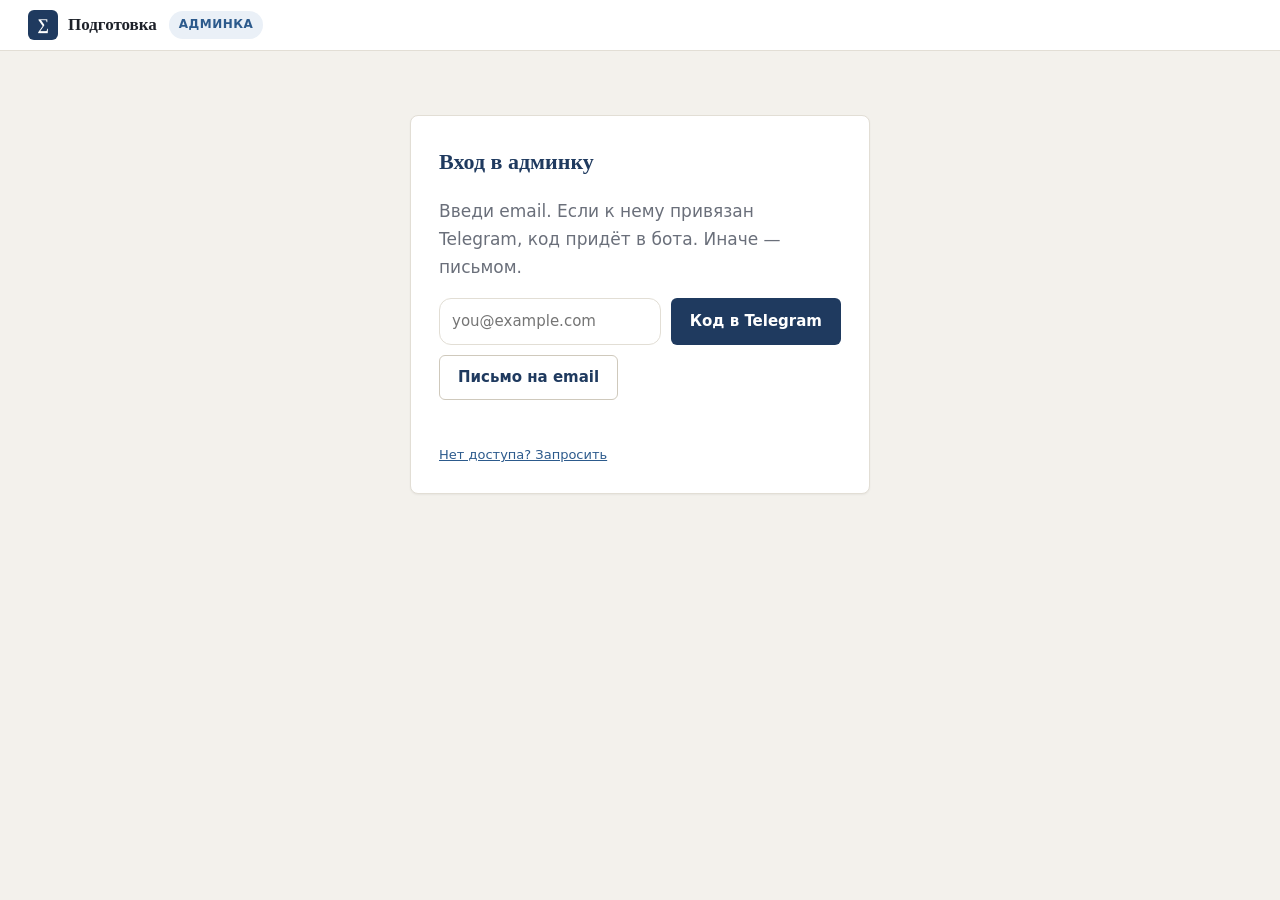
==== commit 7c979588: "Три версии конспекта (коротко, подробно, простыми словами), новый спокойный дизайн и плавные анимаци" ====
--- a/admin.html
+++ b/admin.html
@@ -8,9 +8,9 @@
 <meta name="theme-color" content="#0a2463">
 <meta http-equiv="Content-Security-Policy" content="default-src 'self'; script-src 'self'; style-src 'self' https://fonts.googleapis.com; font-src https://fonts.gstatic.com; img-src 'self' data:; connect-src https://*.supabase.co; object-src 'none'; base-uri 'self'; form-action 'self'">
 <meta name="referrer" content="no-referrer">
-<link href="https://fonts.googleapis.com/css2?family=Unbounded:wght@500;700&family=Onest:wght@400;500;600;700&display=swap" rel="stylesheet">
-<link rel="stylesheet" href="assets/app.css?v=4">
-<link rel="stylesheet" href="assets/admin.css?v=3">
+<link href="https://fonts.googleapis.com/css2?family=PT+Serif:wght@400;700&display=swap" rel="stylesheet">
+<link rel="stylesheet" href="assets/app.css?v=9">
+<link rel="stylesheet" href="assets/admin.css?v=5">
 </head>
 <body class="adm">
 <header class="top">
@@ -55,6 +55,7 @@
     <nav class="adm-tabs" role="tablist">
       <button data-tab="feedback" class="on">Сообщения <span class="cnt" id="cnt-feedback"></span></button>
       <button data-tab="errors">Ошибки <span class="cnt" id="cnt-errors"></span></button>
+      <button data-tab="stats">Статистика</button>
       <button data-tab="admins">Админы</button>
     </nav>
     <div class="adm-bar">
@@ -74,6 +75,6 @@
 </main>
 
 <script src="config.js"></script>
-<script src="assets/admin.js?v=3"></script>
+<script src="assets/admin.js?v=5"></script>
 </body>
 </html>
--- a/assets/app.css
+++ b/assets/app.css
@@ -1,313 +1,306 @@
-/* Белая бумага, тёмно-синие чернила, яркий синий акцент. */
+/* Спокойный «учебниковый» вид: тёплая бумага, тёмные чернила, один синий акцент, без градиентов и украшений. */
 :root{
-  --bg:#ffffff;
-  --bg-soft:#f4f7fd;
-  --bg-blue:#eaf1ff;
-  --ink:#0b1b3f;
-  --ink-2:#22345e;
-  --muted:#5d6b8a;
-  --line:#dfe6f3;
-  --navy:#0a2463;
-  --blue:#1e4fd8;
-  --blue-2:#3e7bfa;
-  --sky:#5cc8ff;
-  --good:#12936a;
-  --bad:#d63a4a;
-  --shadow:0 1px 2px rgba(10,36,99,.06),0 8px 24px -12px rgba(10,36,99,.18);
-  --shadow-lg:0 2px 4px rgba(10,36,99,.06),0 24px 48px -20px rgba(10,36,99,.35);
-  --r:16px;
-  --font-display:"Unbounded","Onest",system-ui,sans-serif;
-  --font-body:"Onest",system-ui,-apple-system,"Segoe UI",Roboto,sans-serif;
-  --font-mono:"JetBrains Mono",ui-monospace,Consolas,monospace;
-  --ease:cubic-bezier(.2,.8,.2,1);
+  --bg:#fbfaf7;
+  --paper:#ffffff;
+  --bg-soft:#f3f1ec;
+  --bg-blue:#eaf0f7;
+  --ink:#1d2129;
+  --ink-2:#343a46;
+  --muted:#6a6f7a;
+  --line:#e2ded5;
+  --line-2:#cfc9bc;
+  --navy:#1f3a5f;
+  --blue:#2c5a8c;
+  --blue-2:#3d6fa6;
+  --good:#2f7a4f;
+  --bad:#b23a3a;
+  --warn-bg:#fbf1ef;
+  --ex-bg:#eff6f1;
+  --tip-bg:#f6f3e8;
+  --def-bg:#eef2f8;
+  --shadow:0 1px 2px rgba(0,0,0,.05);
+  --shadow-lg:0 10px 30px -12px rgba(0,0,0,.25);
+  --r:8px;
+  --font-display:"PT Serif",Georgia,"Times New Roman",serif;
+  --font-body:system-ui,-apple-system,"Segoe UI",Roboto,"Helvetica Neue",Arial,sans-serif;
+  --font-mono:ui-monospace,"Cascadia Mono",Consolas,"Liberation Mono",monospace;
+  --ease:cubic-bezier(.22,.8,.24,1);
+  --spring:cubic-bezier(.34,1.45,.5,1);
   color-scheme:light;
 }
 *{box-sizing:border-box}
 html{scroll-behavior:smooth}
 html,body{margin:0}
-body{background:var(--bg);color:var(--ink);font-family:var(--font-body);font-size:17px;line-height:1.62;-webkit-font-smoothing:antialiased;overflow-x:hidden}
+body{background:var(--bg);color:var(--ink);font-family:var(--font-body);font-size:17px;line-height:1.65;-webkit-font-smoothing:antialiased;overflow-x:hidden}
 a{color:var(--blue)}
 button{font:inherit;color:inherit}
-:focus-visible{outline:3px solid var(--blue-2);outline-offset:2px;border-radius:8px}
-::selection{background:#cfe0ff}
+:focus-visible{outline:2px solid var(--blue-2);outline-offset:2px;border-radius:4px}
+::selection{background:#d6e2f0}
 
 /* ---------- top bar ---------- */
-.top{position:sticky;top:0;z-index:30;display:flex;align-items:center;gap:14px;padding:10px clamp(12px,3vw,28px);
-  background:rgba(255,255,255,.82);backdrop-filter:saturate(1.6) blur(14px);-webkit-backdrop-filter:saturate(1.6) blur(14px);border-bottom:1px solid var(--line)}
-.top .scroll-prog{position:absolute;left:0;bottom:-1px;height:2px;width:0;background:linear-gradient(90deg,var(--blue),var(--sky));transition:width .1s linear}
-.brand{display:flex;align-items:center;gap:10px;border:0;background:none;cursor:pointer;padding:0;font-family:var(--font-display);font-weight:700;font-size:16px;color:var(--navy);white-space:nowrap}
-.logo{width:34px;height:34px;border-radius:10px;display:grid;place-items:center;color:#fff;font-size:17px;
-  background:linear-gradient(135deg,var(--navy),var(--blue) 60%,var(--sky));box-shadow:0 6px 16px -6px var(--blue);position:relative;overflow:hidden}
-.logo::after{content:"";position:absolute;inset:0;background:linear-gradient(120deg,transparent 30%,rgba(255,255,255,.55) 50%,transparent 70%);transform:translateX(-100%);animation:shine 4.5s var(--ease) infinite}
-@keyframes shine{0%,70%{transform:translateX(-100%)}100%{transform:translateX(100%)}}
-.crumbs{display:flex;align-items:center;gap:6px;min-width:0;flex:1;font-size:14.5px;color:var(--muted);overflow:hidden}
-.crumbs button{border:0;background:none;cursor:pointer;color:var(--ink-2);font-weight:600;padding:4px 6px;border-radius:8px;white-space:nowrap;overflow:hidden;text-overflow:ellipsis;max-width:40vw}
-.crumbs button:hover{background:var(--bg-blue);color:var(--blue)}
+.top{position:sticky;top:0;z-index:30;display:flex;align-items:center;gap:14px;padding:10px clamp(12px,3vw,28px);background:var(--paper);border-bottom:1px solid var(--line)}
+.top .scroll-prog{position:absolute;left:0;bottom:-1px;height:2px;width:0;background:var(--blue)}
+.brand{display:flex;align-items:center;gap:10px;border:0;background:none;cursor:pointer;padding:0;font-family:var(--font-display);font-weight:700;font-size:17px;color:var(--ink);white-space:nowrap}
+.logo{width:30px;height:30px;border-radius:6px;display:grid;place-items:center;color:#fff;font-size:16px;background:var(--navy)}
+.crumbs{display:flex;align-items:center;gap:4px;min-width:0;flex:1;font-size:14.5px;color:var(--muted);overflow:hidden}
+.crumbs button{border:0;background:none;cursor:pointer;color:var(--ink-2);padding:4px 6px;border-radius:4px;white-space:nowrap;overflow:hidden;text-overflow:ellipsis;max-width:40vw}
+.crumbs button:hover{color:var(--blue);text-decoration:underline}
 .crumbs .sep{opacity:.5}
-.lang{display:flex;border:1px solid var(--line);border-radius:999px;overflow:hidden;background:#fff}
-.lang button{border:0;background:transparent;padding:6px 12px;cursor:pointer;font-weight:700;font-size:12.5px;letter-spacing:.05em;color:var(--muted);transition:background .25s,color .25s}
+.lang{display:flex;border:1px solid var(--line-2);border-radius:6px;overflow:hidden;background:var(--paper)}
+.lang button{border:0;background:transparent;padding:5px 11px;cursor:pointer;font-weight:600;font-size:12.5px;color:var(--muted)}
 .lang button[aria-pressed="true"]{background:var(--navy);color:#fff}
 .lang[hidden]{display:none}
-.menu-btn{display:none;border:1px solid var(--line);background:#fff;border-radius:10px;width:38px;height:38px;cursor:pointer;font-size:18px}
-
-/* ---------- page transitions ---------- */
+.menu-btn{display:none;border:1px solid var(--line-2);background:var(--paper);border-radius:6px;width:38px;height:38px;cursor:pointer;font-size:18px}
+
+/* ---------- движение: короткое, плавное, без украшательства ---------- */
 #view{min-height:70vh}
-.page-enter{animation:pageIn .55s var(--ease) both}
-@keyframes pageIn{from{opacity:0;transform:translateY(14px)}to{opacity:1;transform:none}}
-.reveal{opacity:0;transform:translateY(22px);transition:opacity .7s var(--ease),transform .7s var(--ease)}
-.reveal.in{opacity:1;transform:none}
-.stagger>*{animation:pageIn .6s var(--ease) both}
-.stagger>*:nth-child(1){animation-delay:.03s}.stagger>*:nth-child(2){animation-delay:.08s}.stagger>*:nth-child(3){animation-delay:.13s}
-.stagger>*:nth-child(4){animation-delay:.18s}.stagger>*:nth-child(5){animation-delay:.23s}.stagger>*:nth-child(6){animation-delay:.28s}
-.stagger>*:nth-child(7){animation-delay:.33s}.stagger>*:nth-child(8){animation-delay:.38s}.stagger>*:nth-child(n+9){animation-delay:.42s}
-
-/* ---------- hero ---------- */
-.hero{position:relative;overflow:hidden;padding:clamp(56px,10vw,120px) clamp(16px,5vw,64px) clamp(48px,7vw,90px);
-  background:radial-gradient(1200px 500px at 80% -10%,#dbe7ff 0,transparent 60%),linear-gradient(180deg,#f6f9ff,#fff)}
-.hero .blob{position:absolute;border-radius:50%;filter:blur(50px);opacity:.55;pointer-events:none;animation:float 14s ease-in-out infinite}
-.hero .b1{width:420px;height:420px;background:#9cc0ff;right:-80px;top:-120px}
-.hero .b2{width:300px;height:300px;background:#7fe0ff;left:-60px;bottom:-140px;animation-delay:-5s}
-.hero .b3{width:220px;height:220px;background:#b9c8ff;left:45%;top:30%;animation-delay:-9s;opacity:.35}
-@keyframes float{0%,100%{transform:translate(0,0) scale(1)}33%{transform:translate(30px,-24px) scale(1.06)}66%{transform:translate(-24px,18px) scale(.96)}}
-.hero .sym{position:absolute;font-family:var(--font-display);color:var(--blue);opacity:.12;font-size:42px;pointer-events:none;animation:drift 18s linear infinite}
-@keyframes drift{from{transform:translateY(0) rotate(0)}to{transform:translateY(-120vh) rotate(200deg)}}
-.hero-inner{position:relative;max-width:1100px;margin:0 auto}
-.kicker{display:inline-flex;align-items:center;gap:8px;font-family:var(--font-mono);font-size:12.5px;letter-spacing:.06em;color:var(--blue);background:#fff;border:1px solid #cfdcfb;border-radius:999px;padding:5px 12px;box-shadow:var(--shadow)}
-.kicker i{width:8px;height:8px;border-radius:50%;background:var(--good);box-shadow:0 0 0 0 rgba(18,147,106,.5);animation:ping 2s infinite}
-@keyframes ping{0%{box-shadow:0 0 0 0 rgba(18,147,106,.45)}80%,100%{box-shadow:0 0 0 10px rgba(18,147,106,0)}}
-.hero h1{font-family:var(--font-display);font-weight:700;font-size:clamp(34px,6vw,68px);line-height:1.04;letter-spacing:-.03em;margin:20px 0 16px;color:var(--navy);max-width:16ch;text-wrap:balance}
-.hero h1 .grad{background:linear-gradient(90deg,var(--blue),var(--sky),var(--blue));background-size:200% auto;-webkit-background-clip:text;background-clip:text;color:transparent;animation:gradmove 6s linear infinite}
-@keyframes gradmove{to{background-position:200% center}}
-.hero p.lead{font-size:clamp(17px,2vw,20px);color:var(--ink-2);max-width:56ch;margin:0}
-.hero .stats{display:flex;gap:clamp(18px,4vw,48px);margin-top:34px;flex-wrap:wrap}
-.hero .stat b{display:block;font-family:var(--font-display);font-size:clamp(26px,3.6vw,38px);color:var(--navy);line-height:1}
-.hero .stat span{font-size:14px;color:var(--muted)}
-
-/* ---------- containers ---------- */
-.wrap{max-width:1140px;margin:0 auto;padding:0 clamp(16px,4vw,40px)}
-.section-title{font-family:var(--font-display);font-size:clamp(20px,2.4vw,26px);color:var(--navy);margin:48px 0 18px;letter-spacing:-.01em}
-
-/* subject cards */
-.subjects{display:grid;gap:18px;grid-template-columns:repeat(auto-fill,minmax(260px,1fr));margin-bottom:64px}
-.scard{position:relative;text-align:left;border:1px solid var(--line);background:#fff;border-radius:20px;padding:22px;cursor:pointer;overflow:hidden;
-  box-shadow:var(--shadow);transition:transform .35s var(--ease),box-shadow .35s var(--ease),border-color .35s}
-.scard::before{content:"";position:absolute;inset:0;background:radial-gradient(400px circle at var(--mx,50%) var(--my,0%),rgba(62,123,250,.14),transparent 45%);opacity:0;transition:opacity .3s}
-.scard:hover{transform:translateY(-6px);box-shadow:var(--shadow-lg);border-color:#bcd0fb}
-.scard:hover::before{opacity:1}
-.scard .ic{width:52px;height:52px;border-radius:14px;display:grid;place-items:center;font-size:26px;background:var(--bg-blue);margin-bottom:16px;transition:transform .5s var(--ease)}
-.scard:hover .ic{transform:rotate(-8deg) scale(1.1)}
-.scard h3{font-family:var(--font-display);font-size:18px;margin:0 0 6px;color:var(--navy);line-height:1.25}
-.scard p{margin:0 0 18px;color:var(--muted);font-size:14.5px;line-height:1.5}
-.scard .meta{display:flex;justify-content:space-between;align-items:center;font-size:13px;color:var(--muted)}
-.ring{--p:0;width:44px;height:44px;border-radius:50%;display:grid;place-items:center;font-size:11px;font-weight:700;color:var(--navy);
-  background:conic-gradient(var(--blue) calc(var(--p)*1%),var(--line) 0);transition:--p 1s}
-.ring::before{content:"";position:absolute}
-.ring span{width:34px;height:34px;border-radius:50%;background:#fff;display:grid;place-items:center}
-
-.features{display:grid;gap:16px;grid-template-columns:repeat(auto-fit,minmax(220px,1fr));margin-bottom:80px}
-.feat{border-radius:18px;padding:20px;background:var(--bg-soft);border:1px solid var(--line)}
-.feat .fi{font-size:24px}
-.feat h4{margin:10px 0 4px;font-family:var(--font-display);font-size:15px;color:var(--navy)}
-.feat p{margin:0;font-size:14.5px;color:var(--muted)}
+.page-enter{animation:pageIn .42s var(--ease) both}
+@keyframes pageIn{from{opacity:0;transform:translateY(10px)}to{opacity:1;transform:none}}
+.swap{animation:swapIn .32s var(--ease) both}
+@keyframes swapIn{from{opacity:0;transform:translateY(6px)}to{opacity:1;transform:none}}
+.reveal{opacity:1}
+button,.btn,.opt,.scard,.tlink,.chip,.tab,.lvl button,.reveal-btn,.done-btn,.mod button{transition:background-color .2s var(--ease),border-color .2s var(--ease),color .2s var(--ease),transform .18s var(--ease),box-shadow .2s var(--ease),opacity .2s}
+.btn:active,.chip:active,.reveal-btn:active,.done-btn:active,.lvl button:active,.opt:active:not([disabled]){transform:scale(.97)}
+
+/* ---------- home ---------- */
+.wrap{max-width:980px;margin:0 auto;padding:0 clamp(16px,4vw,40px)}
+.home-head{padding:clamp(36px,6vw,64px) 0 8px}
+.home-head h1{font-family:var(--font-display);font-weight:700;font-size:clamp(30px,4.5vw,44px);line-height:1.15;margin:0 0 12px;color:var(--ink)}
+.home-head p{font-size:18px;color:var(--ink-2);max-width:62ch;margin:0}
+.section-title{font-family:var(--font-display);font-size:23px;color:var(--ink);margin:40px 0 14px;font-weight:700}
+.subjects{display:grid;gap:0;border:1px solid var(--line);border-radius:var(--r);background:var(--paper);overflow:hidden}
+.scard{display:grid;grid-template-columns:44px 1fr auto;gap:16px;align-items:center;text-align:left;border:0;border-bottom:1px solid var(--line);background:transparent;padding:18px 20px;cursor:pointer}
+.scard:last-child{border-bottom:0}
+.scard:hover{background:var(--bg-soft)}
+.scard .ic{transition:transform .3s var(--spring),background-color .2s}
+.scard:hover .ic{transform:scale(1.08)}
+.subjects .scard,.howto li{animation:pageIn .5s var(--ease) both}
+.subjects .scard:nth-child(2),.howto li:nth-child(2){animation-delay:.05s}
+.subjects .scard:nth-child(3),.howto li:nth-child(3){animation-delay:.1s}
+.subjects .scard:nth-child(4),.howto li:nth-child(4){animation-delay:.15s}
+.subjects .scard:nth-child(5),.howto li:nth-child(5){animation-delay:.2s}
+.scard .ic{width:44px;height:44px;border-radius:6px;display:grid;place-items:center;font-family:var(--font-display);font-size:20px;font-weight:700;background:var(--bg-blue);color:var(--navy)}
+.scard h3{font-family:var(--font-display);font-size:19px;margin:0 0 2px;color:var(--ink);line-height:1.3}
+.scard p{margin:0;color:var(--muted);font-size:14.5px;line-height:1.45}
+.scard .meta{text-align:right;font-size:13.5px;color:var(--muted);white-space:nowrap}
+.scard .meta b{display:block;color:var(--ink-2);font-weight:600}
+.howto{counter-reset:h;list-style:none;padding:0;margin:0 0 56px;display:grid;gap:10px}
+.howto li{counter-increment:h;position:relative;padding:14px 16px 14px 56px;background:var(--paper);border:1px solid var(--line);border-radius:var(--r)}
+.howto li::before{content:counter(h);position:absolute;left:16px;top:14px;width:26px;height:26px;border-radius:50%;border:1.5px solid var(--navy);color:var(--navy);display:grid;place-items:center;font-weight:700;font-size:14px}
+.howto b{color:var(--ink)}
+.howto span{color:var(--ink-2)}
 
 /* ---------- subject / topic shell ---------- */
 .shell{display:grid;grid-template-columns:290px minmax(0,1fr);max-width:1320px;margin:0 auto}
-.side{position:sticky;top:59px;height:calc(100vh - 59px);overflow:auto;padding:22px 14px 40px;border-right:1px solid var(--line);background:#fff}
-.side .sh{display:flex;gap:10px;align-items:center;padding:4px 8px 14px}
-.side .sh .ic{font-size:22px;width:40px;height:40px;border-radius:12px;background:var(--bg-blue);display:grid;place-items:center}
-.side .sh b{font-family:var(--font-display);font-size:14px;color:var(--navy);line-height:1.25}
-.side h3{font-family:var(--font-mono);font-size:11px;letter-spacing:.12em;text-transform:uppercase;color:var(--muted);margin:18px 8px 6px;font-weight:600}
-.tlink{position:relative;display:grid;grid-template-columns:30px 1fr 18px;gap:8px;align-items:start;width:100%;text-align:left;border:0;background:transparent;padding:8px 8px;border-radius:10px;cursor:pointer;font-size:14.5px;line-height:1.35;color:var(--ink-2);transition:background .2s,color .2s,transform .2s}
-.tlink:hover{background:var(--bg-soft);transform:translateX(3px)}
-.tlink[aria-current="true"]{background:var(--bg-blue);color:var(--navy);font-weight:600}
-.tlink[aria-current="true"]::before{content:"";position:absolute;left:-14px;top:8px;bottom:8px;width:3px;border-radius:3px;background:var(--blue)}
-.tlink .n{font-family:var(--font-mono);font-size:12px;color:var(--muted);padding-top:2px}
-.tlink .ok{width:16px;height:16px;border-radius:50%;border:1.5px solid var(--line);margin-top:2px;transition:all .3s}
-.tlink .ok.done{background:var(--good);border-color:var(--good);box-shadow:inset 0 0 0 3px #fff}
-.side .tools{display:grid;gap:8px;margin:6px 4px 4px}
-.side .tools button{display:flex;gap:10px;align-items:center;border:1px solid var(--line);background:#fff;border-radius:12px;padding:9px 12px;cursor:pointer;font-weight:600;font-size:14px;color:var(--navy);transition:all .25s var(--ease)}
-.side .tools button:hover{border-color:var(--blue-2);box-shadow:var(--shadow);transform:translateY(-1px)}
-.prog{margin:2px 8px 6px;font-size:13px;color:var(--muted)}
-.bar{height:6px;border-radius:6px;background:var(--line);overflow:hidden;margin-top:6px}
-.bar i{display:block;height:100%;width:0;border-radius:6px;background:linear-gradient(90deg,var(--blue),var(--sky));transition:width 1s var(--ease)}
-
-.main{padding:30px clamp(14px,4vw,56px) 90px;min-width:0}
-.sheet{max-width:900px;margin:0 auto}
-.eyebrow{font-family:var(--font-mono);font-size:12.5px;color:var(--blue);letter-spacing:.05em;display:flex;gap:10px;flex-wrap:wrap;text-transform:uppercase}
-.sheet h1{font-family:var(--font-display);font-weight:700;font-size:clamp(25px,3.6vw,38px);line-height:1.12;letter-spacing:-.02em;margin:10px 0 12px;color:var(--navy);text-wrap:balance}
-.sheet .lead{color:var(--muted);font-size:17.5px;max-width:65ch;margin:0 0 20px}
-
-/* tabs with sliding indicator */
-.tabs{position:sticky;top:59px;z-index:10;display:flex;gap:4px;align-items:center;background:rgba(255,255,255,.92);backdrop-filter:blur(10px);border-bottom:1px solid var(--line);margin:8px 0 26px;overflow-x:auto;scrollbar-width:none}
+.side{position:sticky;top:51px;height:calc(100vh - 51px);overflow:auto;padding:20px 14px 40px;border-right:1px solid var(--line);background:var(--paper)}
+.side .sh{display:flex;gap:10px;align-items:center;padding:4px 8px 12px}
+.side .sh .ic{font-family:var(--font-display);font-weight:700;font-size:17px;width:36px;height:36px;border-radius:6px;background:var(--bg-blue);color:var(--navy);display:grid;place-items:center;flex:none}
+.side .sh b{font-family:var(--font-display);font-size:16px;color:var(--ink);line-height:1.25}
+.side h3{font-size:12px;letter-spacing:.04em;text-transform:uppercase;color:var(--muted);margin:20px 8px 6px;font-weight:600;line-height:1.4}
+.tlink{position:relative;display:grid;grid-template-columns:26px 1fr 16px;gap:8px;align-items:start;width:100%;text-align:left;border:0;background:transparent;padding:7px 8px;border-radius:6px;cursor:pointer;font-size:14.5px;line-height:1.4;color:var(--ink-2)}
+.tlink:hover{background:var(--bg-soft);transform:translateX(2px)}
+.tlink .ok{transition:background-color .3s,border-color .3s,transform .35s var(--spring)}
+.tlink .ok.done{transform:scale(1.1)}
+.tlink[aria-current="true"]{background:var(--bg-blue);color:var(--ink);font-weight:600}
+.tlink .n{font-size:12.5px;color:var(--muted);padding-top:1px;font-variant-numeric:tabular-nums}
+.tlink .ok{width:14px;height:14px;border-radius:50%;border:1.5px solid var(--line-2);margin-top:4px}
+.tlink .ok.done{background:var(--good);border-color:var(--good)}
+.side .tools{display:grid;gap:6px;margin:4px 4px 4px}
+.side .tools button{text-align:left;border:1px solid var(--line-2);background:var(--paper);border-radius:6px;padding:8px 12px;cursor:pointer;font-weight:600;font-size:14px;color:var(--navy)}
+.side .tools button:hover{background:var(--bg-soft)}
+.prog{margin:0 8px 10px;font-size:13px;color:var(--muted)}
+.bar{height:5px;border-radius:3px;background:var(--line);overflow:hidden;margin-top:6px}
+.bar i{display:block;height:100%;width:0;background:var(--good);transition:width .6s var(--ease)}
+
+.main{padding:28px clamp(14px,4vw,56px) 90px;min-width:0}
+.sheet{max-width:860px;margin:0 auto}
+.eyebrow{font-size:13.5px;color:var(--muted);display:flex;gap:8px;flex-wrap:wrap;align-items:center}
+.sheet h1{font-family:var(--font-display);font-weight:700;font-size:clamp(26px,3.4vw,36px);line-height:1.2;margin:6px 0 10px;color:var(--ink);text-wrap:balance}
+.sheet .lead{color:var(--ink-2);font-size:17px;max-width:68ch;margin:0 0 18px}
+
+/* tabs */
+.tabs{position:sticky;top:51px;z-index:10;display:flex;gap:2px;align-items:center;background:var(--bg);border-bottom:1px solid var(--line);margin:6px 0 22px;overflow-x:auto;scrollbar-width:none}
 .tabs::-webkit-scrollbar{display:none}
-.tab{position:relative;border:0;background:transparent;padding:12px 14px;cursor:pointer;font-weight:600;color:var(--muted);white-space:nowrap;transition:color .25s}
-.tab:hover{color:var(--navy)}
-.tab[aria-selected="true"]{color:var(--navy)}
-.tab .c{font-family:var(--font-mono);font-size:11px;background:var(--bg-soft);border-radius:6px;padding:1px 6px;margin-left:6px;color:var(--muted)}
-.tabs .ind{position:absolute;bottom:0;height:3px;border-radius:3px 3px 0 0;background:linear-gradient(90deg,var(--blue),var(--sky));transition:left .4s var(--ease),width .4s var(--ease)}
-.done-btn{margin-left:auto;flex:none;border:1.5px solid var(--good);color:var(--good);background:#fff;border-radius:999px;padding:6px 14px;cursor:pointer;font-weight:600;font-size:13.5px;transition:all .3s var(--ease)}
-.done-btn:hover{transform:scale(1.04)}
-.done-btn.on{background:var(--good);color:#fff}
-.done-btn.pop{animation:pop .5s var(--ease)}
-@keyframes pop{40%{transform:scale(1.18)}}
+.tab{position:relative;border:0;border-bottom:2px solid transparent;background:transparent;padding:11px 13px 9px;cursor:pointer;font-weight:600;color:var(--muted);white-space:nowrap}
+.tab:hover{color:var(--ink)}
+.tab[aria-selected="true"]{color:var(--ink)}
+.tab .c{font-size:12px;color:var(--muted);margin-left:5px;font-weight:500}
+.tabs .ind{position:absolute;left:0;bottom:0;height:2px;width:0;background:var(--navy);border-radius:2px;transition:transform .35s var(--ease),width .35s var(--ease)}
+.done-btn{margin-left:auto;flex:none;border:1px solid var(--good);color:var(--good);background:var(--paper);border-radius:6px;padding:5px 12px;cursor:pointer;font-weight:600;font-size:13.5px}
+.done-btn.on{background:var(--good);color:#fff;animation:pop .4s var(--spring)}
+@keyframes pop{40%{transform:scale(1.08)}}
+
+/* переключатель версий конспекта */
+.lvl{position:relative;display:inline-flex;border:1px solid var(--line-2);border-radius:var(--r);padding:3px;background:var(--paper);max-width:100%}
+.lvl-ind{position:absolute;top:3px;bottom:3px;left:0;width:0;border-radius:6px;background:var(--navy);transition:transform .38s var(--spring),width .38s var(--ease);z-index:0}
+.lvl button{position:relative;z-index:1;border:0;border-radius:6px;background:transparent;padding:7px 16px;cursor:pointer;font-weight:600;font-size:14.5px;color:var(--ink-2);white-space:nowrap}
+.lvl button:hover:not([aria-pressed="true"]){color:var(--blue)}
+.lvl button[aria-pressed="true"]{color:#fff}
+.lvl-hint{margin:8px 0 6px;font-size:14px;color:var(--muted)}
+.lvl-load{color:var(--muted);padding:20px 0}
 
 /* ---------- notes typography ---------- */
 .notes{max-width:70ch}
-.notes h2{font-family:var(--font-display);font-size:21px;font-weight:700;letter-spacing:-.01em;margin:40px 0 12px;color:var(--navy);display:flex;gap:12px;align-items:baseline;text-wrap:balance}
-.notes h2 .k{flex:none;font-family:var(--font-mono);font-size:13px;color:#fff;background:linear-gradient(135deg,var(--navy),var(--blue));border-radius:8px;padding:2px 8px;font-weight:600;transform:translateY(-2px)}
-.notes h3{font-size:18px;margin:24px 0 6px;color:var(--ink)}
+.notes h2{font-family:var(--font-display);font-size:23px;font-weight:700;margin:36px 0 10px;color:var(--ink);display:flex;gap:10px;align-items:baseline;line-height:1.3}
+.notes h2 .k{flex:none;font-family:var(--font-body);font-size:14px;color:var(--navy);border:1.5px solid var(--navy);border-radius:50%;width:26px;height:26px;display:inline-grid;place-items:center;font-weight:700;transform:translateY(-2px)}
+.notes h3{font-family:var(--font-display);font-size:19px;margin:24px 0 6px;color:var(--ink)}
+.notes>h3:first-child,.notes>h2:first-child{margin-top:8px}
 .notes p{margin:10px 0}
 .notes ul,.notes ol{padding-left:22px;margin:8px 0}
 .notes li{margin:5px 0}
-.notes li::marker{color:var(--blue)}
-.hl{background:linear-gradient(transparent 58%,#cfe0ff 58%);padding:0 2px}
-.box{position:relative;border:1px solid var(--line);border-radius:14px;padding:14px 18px 14px 20px;margin:18px 0;background:var(--bg-soft);overflow:hidden}
-.box::before{content:"";position:absolute;left:0;top:0;bottom:0;width:4px;background:var(--blue)}
-.box>.t{font-family:var(--font-mono);font-size:11.5px;text-transform:uppercase;letter-spacing:.1em;color:var(--blue);font-weight:700;display:block;margin-bottom:4px}
-.box.def{background:#f2f6ff}
-.box.ex{background:#f1faf6}.box.ex::before{background:var(--good)}.box.ex>.t{color:var(--good)}
-.box.warn{background:#fff5f5}.box.warn::before{background:var(--bad)}.box.warn>.t{color:var(--bad)}
-.box.tip{background:linear-gradient(135deg,#eef4ff,#f3fbff)}.box.tip::before{background:linear-gradient(var(--blue),var(--sky))}.box.tip>.t{color:var(--navy)}
+.notes li::marker{color:var(--muted)}
+.hl{background:#fbefc2;padding:0 2px}
+.box{position:relative;border:1px solid var(--line);border-left:4px solid var(--blue);border-radius:6px;padding:12px 16px;margin:18px 0;background:var(--def-bg)}
+.box>.t{font-size:13px;font-weight:700;color:var(--navy);display:block;margin-bottom:4px}
+.box.ex{background:var(--ex-bg);border-left-color:var(--good)}.box.ex>.t{color:var(--good)}
+.box.warn{background:var(--warn-bg);border-left-color:var(--bad)}.box.warn>.t{color:var(--bad)}
+.box.tip{background:var(--tip-bg);border-left-color:#a8852c}.box.tip>.t{color:#7a5f17}
 mjx-container[display="true"]{overflow-x:auto;overflow-y:hidden;max-width:100%;padding:4px 0}
 table{border-collapse:collapse;width:100%;font-size:15.5px;margin:12px 0}
-.tw{overflow-x:auto;border:1px solid var(--line);border-radius:12px}
+.tw{overflow-x:auto;border:1px solid var(--line);border-radius:6px;background:var(--paper)}
 .tw table{margin:0}
 th,td{border-bottom:1px solid var(--line);padding:9px 12px;text-align:left;vertical-align:top}
 tr:last-child td{border-bottom:0}
-th{font-size:12px;text-transform:uppercase;letter-spacing:.06em;color:var(--navy);font-weight:700;background:var(--bg-blue)}
-tbody tr{transition:background .2s}
-tbody tr:hover{background:var(--bg-soft)}
+th{font-size:13.5px;color:var(--ink);font-weight:700;background:var(--bg-soft)}
 
 /* ---------- practice ---------- */
-.prob{border:1px solid var(--line);border-radius:16px;padding:16px 18px;margin:14px 0;background:#fff;transition:box-shadow .3s,border-color .3s}
-.prob:hover{box-shadow:var(--shadow);border-color:#cbd9f7}
-.prob .q{display:grid;grid-template-columns:36px 1fr;gap:10px}
-.prob .q .i{font-family:var(--font-mono);font-weight:700;color:#fff;background:var(--navy);border-radius:9px;height:28px;display:grid;place-items:center;font-size:13px}
-.reveal-btn{margin:12px 0 0 46px;display:inline-flex;align-items:center;gap:8px;border:1.5px solid var(--blue);background:#fff;color:var(--blue);border-radius:999px;padding:6px 16px;font-weight:600;font-size:14.5px;cursor:pointer;transition:all .25s var(--ease)}
-.reveal-btn:hover{background:var(--blue);color:#fff;transform:translateY(-1px)}
-.reveal-btn .ch{transition:transform .35s var(--ease)}
+.prob{border:1px solid var(--line);border-radius:var(--r);padding:16px 18px;margin:14px 0;background:var(--paper);transition:box-shadow .25s var(--ease),border-color .25s}
+.prob:hover{border-color:var(--line-2);box-shadow:0 6px 18px -12px rgba(0,0,0,.25)}
+.prob .q{display:grid;grid-template-columns:34px 1fr;gap:10px}
+.prob .q .i{font-weight:700;color:var(--navy);border:1.5px solid var(--navy);border-radius:50%;width:26px;height:26px;display:grid;place-items:center;font-size:13px}
+.reveal-btn{margin:12px 0 0 44px;display:inline-flex;align-items:center;gap:6px;border:1px solid var(--line-2);background:var(--paper);color:var(--blue);border-radius:6px;padding:5px 14px;font-weight:600;font-size:14.5px;cursor:pointer}
+.reveal-btn:hover{background:var(--bg-soft)}
+.reveal-btn .ch{transition:transform .3s var(--spring)}
 .reveal-btn[aria-expanded="true"] .ch{transform:rotate(180deg)}
-.sol{display:grid;grid-template-rows:0fr;transition:grid-template-rows .45s var(--ease)}
+.sol{display:grid;grid-template-rows:0fr;opacity:0;transition:grid-template-rows .4s var(--ease),opacity .3s var(--ease)}
 .sol>div{overflow:hidden}
-.sol.open{grid-template-rows:1fr}
-.sol .a{margin:12px 0 0 46px;padding:12px 16px;border-radius:12px;background:var(--bg-soft);border-left:3px solid var(--blue)}
+.sol.open{grid-template-rows:1fr;opacity:1}
+.sol .a{margin:12px 0 0 44px;padding:12px 16px;border-radius:6px;background:var(--bg-soft);border-left:3px solid var(--blue)}
 
 /* ---------- quiz ---------- */
-.quiz-top{display:flex;align-items:center;gap:14px;margin-bottom:18px}
-.quiz-top .count{font-family:var(--font-mono);font-size:13px;color:var(--muted);white-space:nowrap}
-.quiz-top .bar{flex:1;height:8px;margin:0}
-.qcard{border:1px solid var(--line);border-radius:20px;padding:clamp(18px,3vw,30px);background:#fff;box-shadow:var(--shadow)}
-.qcard.enter{animation:slideIn .5s var(--ease) both}
-@keyframes slideIn{from{opacity:0;transform:translateX(40px)}to{opacity:1;transform:none}}
-.qcard .qq{font-size:18px;font-weight:600;color:var(--navy);margin-bottom:18px}
-.opts{display:grid;gap:10px}
-.opt{position:relative;display:flex;gap:12px;align-items:center;text-align:left;border:1.5px solid var(--line);background:#fff;border-radius:14px;padding:12px 14px;cursor:pointer;transition:all .25s var(--ease);overflow:hidden}
-.opt .l{flex:none;width:30px;height:30px;border-radius:9px;display:grid;place-items:center;font-weight:700;font-size:13px;background:var(--bg-blue);color:var(--navy);transition:all .25s}
-.opt:hover:not([disabled]){border-color:var(--blue-2);transform:translateX(4px);box-shadow:var(--shadow)}
+.quiz-top{display:flex;align-items:center;gap:14px;margin-bottom:16px}
+.quiz-top .count{font-size:14px;color:var(--muted);white-space:nowrap;font-variant-numeric:tabular-nums}
+.quiz-top .bar{flex:1;height:6px;margin:0}
+.quiz-top .bar i{background:var(--navy);transition:width .5s var(--ease)}
+.qcard{border:1px solid var(--line);border-radius:var(--r);padding:clamp(18px,3vw,28px);background:var(--paper);animation:qIn .38s var(--ease) both}
+@keyframes qIn{from{opacity:0;transform:translateX(18px)}to{opacity:1;transform:none}}
+.qcard .qq{font-size:18px;font-weight:600;color:var(--ink);margin-bottom:16px}
+.opts{display:grid;gap:8px}
+.opt{position:relative;display:flex;gap:12px;align-items:center;text-align:left;border:1px solid var(--line-2);background:var(--paper);border-radius:6px;padding:11px 14px;cursor:pointer}
+.opt .l{flex:none;width:28px;height:28px;border-radius:50%;display:grid;place-items:center;font-weight:700;font-size:13px;border:1.5px solid var(--line-2);color:var(--ink-2)}
+.opt:hover:not([disabled]){border-color:var(--blue);background:var(--bg-soft);transform:translateX(3px)}
 .opt[disabled]{cursor:default}
-.opt.right{border-color:var(--good);background:#effaf5;animation:pulseGood .6s var(--ease)}
-.opt.right .l{background:var(--good);color:#fff}
-.opt.wrong{border-color:var(--bad);background:#fff4f5;animation:shake .45s}
-.opt.wrong .l{background:var(--bad);color:#fff}
-.opt.dim{opacity:.55}
-@keyframes shake{20%,60%{transform:translateX(-6px)}40%,80%{transform:translateX(6px)}}
-@keyframes pulseGood{50%{transform:scale(1.02)}}
-.ripple{position:absolute;border-radius:50%;background:rgba(62,123,250,.25);transform:scale(0);animation:ripple .6s linear;pointer-events:none}
-@keyframes ripple{to{transform:scale(4);opacity:0}}
-.qactions{display:flex;gap:10px;flex-wrap:wrap;margin-top:18px;align-items:center}
-.btn{display:inline-flex;align-items:center;gap:8px;border:0;border-radius:999px;padding:10px 20px;font-weight:700;cursor:pointer;font-size:15px;transition:transform .2s var(--ease),box-shadow .2s,background .2s}
-.btn.primary{background:linear-gradient(135deg,var(--navy),var(--blue));color:#fff;box-shadow:0 8px 20px -10px var(--blue)}
-.btn.primary:hover{transform:translateY(-2px);box-shadow:0 12px 24px -10px var(--blue)}
-.btn.ghost{background:#fff;color:var(--blue);border:1.5px solid var(--blue)}
-.btn.ghost:hover{background:var(--bg-blue)}
-.btn[disabled]{opacity:.45;cursor:default;transform:none}
+.opt.right{border-color:var(--good);background:var(--ex-bg);animation:good .45s var(--spring)}
+@keyframes good{40%{transform:scale(1.02)}}
+.opt.right .l{background:var(--good);border-color:var(--good);color:#fff}
+.opt.wrong{border-color:var(--bad);background:var(--warn-bg);animation:shake .38s var(--ease)}
+@keyframes shake{20%,60%{transform:translateX(-5px)}40%,80%{transform:translateX(5px)}}
+.opt.wrong .l{background:var(--bad);border-color:var(--bad);color:#fff}
+.opt.dim{opacity:.6}
+.qactions{display:flex;gap:10px;flex-wrap:wrap;margin-top:16px;align-items:center}
+.btn{display:inline-flex;align-items:center;gap:8px;border:1px solid transparent;border-radius:6px;padding:9px 18px;font-weight:600;cursor:pointer;font-size:15px}
+.btn.primary{background:var(--navy);color:#fff}
+.btn.primary:hover{background:#17304f}
+.btn.ghost{background:var(--paper);color:var(--navy);border-color:var(--line-2)}
+.btn.ghost:hover{background:var(--bg-soft)}
+.btn[disabled]{opacity:.45;cursor:default}
 .verdict{font-weight:700;margin-left:auto}
 .verdict.good{color:var(--good)}.verdict.bad{color:var(--bad)}
-.result{text-align:center;padding:30px 10px}
-.result .big{font-family:var(--font-display);font-size:64px;color:var(--navy);line-height:1}
-.result .msg{font-size:18px;color:var(--ink-2);margin:10px 0 24px}
-.review{margin-top:28px;text-align:left}
+.result{text-align:center;padding:26px 10px}
+.result .big{font-family:var(--font-display);font-size:56px;color:var(--ink);line-height:1;animation:pop .5s var(--spring)}
+.result .msg{font-size:18px;color:var(--ink-2);margin:10px 0 20px}
+.review{margin-top:26px;text-align:left}
 .review .ri{display:flex;gap:10px;padding:10px 0;border-bottom:1px solid var(--line);font-size:15px}
 .review .ri b{flex:none;width:22px}
-.best{font-size:13.5px;color:var(--muted)}
+.best{font-size:14px;color:var(--muted)}
 
 /* ---------- flashcards ---------- */
-.fc-wrap{display:grid;place-items:center;gap:18px}
-.fc-meta{display:flex;gap:10px;flex-wrap:wrap;justify-content:center;align-items:center;font-size:14px;color:var(--muted)}
-.chip{border:1px solid var(--line);background:#fff;border-radius:999px;padding:6px 14px;cursor:pointer;font-weight:600;font-size:13.5px;color:var(--ink-2);transition:all .2s}
-.chip:hover{border-color:var(--blue-2);color:var(--blue)}
+.fc-wrap{display:grid;place-items:center;gap:16px}
+.fc-meta{display:flex;gap:8px;flex-wrap:wrap;justify-content:center;align-items:center;font-size:14px;color:var(--muted)}
+.chip{border:1px solid var(--line-2);background:var(--paper);border-radius:6px;padding:5px 12px;cursor:pointer;font-weight:600;font-size:13.5px;color:var(--ink-2)}
+.chip:hover{background:var(--bg-soft)}
 .chip[aria-pressed="true"]{background:var(--navy);color:#fff;border-color:var(--navy)}
-.fc-scene{width:min(560px,100%);height:300px;perspective:1400px}
-.fc{position:relative;width:100%;height:100%;cursor:pointer;transform-style:preserve-3d;transition:transform .7s var(--ease)}
+.fc-scene{width:min(560px,100%);height:280px;perspective:1400px}
+.fc{position:relative;width:100%;height:100%;cursor:pointer;transform-style:preserve-3d;transition:transform .55s var(--ease)}
+.fc.in{animation:cardIn .35s var(--ease)}
+.fc.out-r{animation:outR .26s var(--ease) forwards}.fc.out-l{animation:outL .26s var(--ease) forwards}
+@keyframes cardIn{from{opacity:0;transform:translateY(14px) scale(.98)}}
+@keyframes outR{to{opacity:0;transform:translateX(70px) rotate(4deg)}}
+@keyframes outL{to{opacity:0;transform:translateX(-70px) rotate(-4deg)}}
 .fc.flip{transform:rotateY(180deg)}
-.fc.out-l{animation:outL .4s var(--ease) forwards}.fc.out-r{animation:outR .4s var(--ease) forwards}.fc.in{animation:cardIn .45s var(--ease)}
-@keyframes outL{to{transform:translateX(-120%) rotate(-12deg);opacity:0}}
-@keyframes outR{to{transform:translateX(120%) rotate(12deg);opacity:0}}
-@keyframes cardIn{from{transform:translateY(30px) scale(.94);opacity:0}}
-.face{position:absolute;inset:0;backface-visibility:hidden;-webkit-backface-visibility:hidden;border-radius:24px;display:flex;flex-direction:column;align-items:center;justify-content:center;padding:28px;text-align:center;box-shadow:var(--shadow-lg)}
-.face.front{background:linear-gradient(150deg,var(--navy),var(--blue) 70%,#3f8cff);color:#fff}
-.face.back{background:#fff;border:1.5px solid #cfdcfb;transform:rotateY(180deg);color:var(--navy)}
-.face .w{font-family:var(--font-display);font-size:clamp(22px,4vw,32px);line-height:1.2;text-wrap:balance}
-.face .hint{position:absolute;bottom:16px;font-size:12.5px;opacity:.7;font-family:var(--font-mono)}
-.face.back .w{font-size:clamp(18px,3vw,24px)}
-.face .src{position:absolute;top:16px;font-size:12px;opacity:.7;font-family:var(--font-mono)}
-.fc-btns{display:flex;gap:12px;flex-wrap:wrap;justify-content:center}
-.fc-btns .btn.no{background:#fff;color:var(--bad);border:1.5px solid var(--bad)}
+.face{position:absolute;inset:0;backface-visibility:hidden;-webkit-backface-visibility:hidden;border-radius:var(--r);display:flex;flex-direction:column;align-items:center;justify-content:center;padding:28px;text-align:center;border:1px solid var(--line-2);background:var(--paper)}
+.face.front{background:var(--paper);color:var(--ink)}
+.face.back{background:var(--bg-blue);transform:rotateY(180deg);color:var(--ink)}
+.face .w{font-family:var(--font-display);font-size:clamp(22px,4vw,30px);line-height:1.25;text-wrap:balance}
+.face .hint{position:absolute;bottom:14px;font-size:13px;color:var(--muted)}
+.face.back .w{font-size:clamp(18px,3vw,23px)}
+.face .src{position:absolute;top:14px;font-size:12.5px;color:var(--muted)}
+.fc-btns{display:flex;gap:10px;flex-wrap:wrap;justify-content:center}
+.fc-btns .btn.no{background:var(--paper);color:var(--bad);border-color:var(--bad)}
 .fc-btns .btn.yes{background:var(--good);color:#fff}
 .fc-done{text-align:center}
-.kbd{font-family:var(--font-mono);font-size:12px;border:1px solid var(--line);border-bottom-width:2px;border-radius:6px;padding:1px 6px;background:#fff}
+.kbd{font-family:var(--font-mono);font-size:12px;border:1px solid currentColor;border-radius:4px;padding:0 5px;opacity:.7}
 
 /* subject overview */
-.mods{display:grid;gap:16px;grid-template-columns:repeat(auto-fit,minmax(260px,1fr));margin-top:10px}
-.mod{border:1px solid var(--line);border-radius:18px;padding:18px;background:#fff;box-shadow:var(--shadow)}
-.mod h4{font-family:var(--font-display);margin:0 0 10px;font-size:15px;color:var(--navy)}
-.mod button{display:flex;gap:10px;width:100%;text-align:left;border:0;background:transparent;padding:7px 8px;border-radius:10px;cursor:pointer;color:var(--ink-2);font-size:15px;transition:all .2s}
-.mod button:hover{background:var(--bg-blue);color:var(--blue);transform:translateX(3px)}
-.mod button .n{font-family:var(--font-mono);font-size:12px;color:var(--muted);padding-top:3px}
-.actions-row{display:flex;gap:12px;flex-wrap:wrap;margin:6px 0 10px}
-
-/* module/topic quiz buttons */
-.side .mtest{display:block;width:calc(100% - 8px);margin:2px 4px 6px;text-align:left;border:1px dashed #b9cdf7;background:var(--bg-blue);color:var(--blue);border-radius:10px;padding:6px 10px;font-weight:600;font-size:13px;cursor:pointer;transition:all .2s}
-.side .mtest:hover,.side .mtest[aria-current="true"]{background:var(--blue);color:#fff;border-style:solid}
+.mods{display:grid;gap:14px;grid-template-columns:repeat(auto-fit,minmax(280px,1fr));margin-top:10px}
+.mod{border:1px solid var(--line);border-radius:var(--r);padding:16px 16px 14px;background:var(--paper)}
+.mod h4{font-family:var(--font-display);margin:0 0 8px;font-size:17px;color:var(--ink)}
+.mod button{display:flex;gap:10px;width:100%;text-align:left;border:0;background:transparent;padding:6px 8px;border-radius:6px;cursor:pointer;color:var(--ink-2);font-size:15px}
+.mod button:hover{background:var(--bg-soft);color:var(--blue)}
+.mod button .n{font-size:13px;color:var(--muted);padding-top:2px;font-variant-numeric:tabular-nums}
+.actions-row{display:flex;gap:10px;flex-wrap:wrap;margin:6px 0 10px}
+.side .mtest{display:block;width:calc(100% - 8px);margin:0 4px 4px;text-align:left;border:0;background:transparent;color:var(--blue);padding:4px 8px;font-weight:600;font-size:13.5px;cursor:pointer;text-decoration:underline;text-underline-offset:3px}
+.side .mtest:hover,.side .mtest[aria-current="true"]{color:var(--navy)}
 .trow{display:flex;gap:6px;align-items:flex-start}
 .trow>button:first-child{flex:1}
-.mod .qbtn{flex:none;width:auto;border:1px solid var(--line);border-radius:999px;padding:3px 10px;font-size:12.5px;font-weight:600;color:var(--blue);background:#fff;margin-top:4px}
-.mod .qbtn:hover{background:var(--blue);color:#fff;transform:none}
-.mod .mbtn{margin-top:10px;width:100%;justify-content:center;font-size:14px;padding:8px 14px}
+.mod .qbtn{flex:none;width:auto;border:1px solid var(--line-2);border-radius:6px;padding:2px 9px;font-size:12.5px;font-weight:600;color:var(--blue);background:var(--paper);margin-top:4px}
+.mod .qbtn:hover{background:var(--bg-soft)}
+.mod .mbtn{margin-top:10px;width:100%;justify-content:center;font-size:14px;padding:7px 14px}
+
 /* feedback */
-.fb-open{position:fixed;right:18px;bottom:18px;z-index:40;border:0;border-radius:999px;padding:12px 18px;font-weight:700;color:#fff;cursor:pointer;
-  background:linear-gradient(135deg,var(--navy),var(--blue));box-shadow:0 12px 30px -12px var(--blue);transition:transform .25s var(--ease)}
-.fb-open:hover{transform:translateY(-3px)}
-dialog.fb{border:0;border-radius:20px;padding:0;width:min(460px,calc(100% - 32px));box-shadow:var(--shadow-lg)}
-dialog.fb::backdrop{background:rgba(10,27,63,.35);backdrop-filter:blur(3px)}
-dialog.fb[open]{animation:pageIn .35s var(--ease)}
-.fb form{padding:22px;display:grid;gap:12px}
-.fb h3{margin:0;font-family:var(--font-display);color:var(--navy);font-size:18px}
-.fb textarea,.fb select{width:100%;border:1.5px solid var(--line);border-radius:12px;padding:10px 12px;font:inherit;font-size:15px;resize:vertical}
-.fb textarea:focus,.fb select:focus{outline:none;border-color:var(--blue-2)}
+.fb-open{position:fixed;right:16px;bottom:16px;z-index:40;border:1px solid var(--line-2);border-radius:6px;padding:9px 14px;font-weight:600;font-size:14px;color:var(--ink-2);background:var(--paper);cursor:pointer;box-shadow:var(--shadow)}
+.fb-open:hover{background:var(--bg-soft);transform:translateY(-2px)}
+dialog.fb{border:1px solid var(--line-2);border-radius:var(--r);padding:0;width:min(460px,calc(100% - 32px));box-shadow:var(--shadow-lg);background:var(--paper);color:var(--ink)}
+dialog.fb::backdrop{background:rgba(20,24,32,.35);animation:fadeIn .25s var(--ease)}
+dialog.fb[open]{animation:dlgIn .3s var(--ease)}
+@keyframes dlgIn{from{opacity:0;transform:translateY(12px) scale(.98)}}
+@keyframes fadeIn{from{opacity:0}}
+.fb form{padding:20px;display:grid;gap:12px}
+.fb h3{margin:0;font-family:var(--font-display);color:var(--ink);font-size:19px}
+.fb textarea,.fb select{width:100%;border:1px solid var(--line-2);border-radius:6px;padding:10px 12px;font:inherit;font-size:15px;resize:vertical;background:var(--paper)}
+.fb textarea:focus,.fb select:focus{outline:none;border-color:var(--blue)}
 .fb .row{display:flex;gap:10px;justify-content:flex-end}
+.fb-hint{margin:0;font-size:13px;color:var(--muted)}
+.fb-re{display:grid;gap:12px;max-height:60vh;overflow:auto}
+.fb-re .q{font-size:13px;color:var(--muted);border-left:3px solid var(--line);padding-left:10px;white-space:pre-wrap}
+.fb-re .a{white-space:pre-wrap;background:var(--bg-blue);border-radius:6px;padding:10px 12px;margin-top:6px}
 .fb .st{font-size:14px;min-height:20px}
 .hp{position:absolute;left:-9999px;width:1px;height:1px;opacity:0}
 
-/* confetti */
-.confetti{position:fixed;inset:0;pointer-events:none;z-index:60}
-.toast{position:fixed;left:50%;bottom:24px;transform:translateX(-50%) translateY(120%);background:var(--navy);color:#fff;border-radius:999px;padding:10px 20px;font-weight:600;z-index:70;transition:transform .4s var(--ease)}
-.toast.show{transform:translateX(-50%) translateY(0)}
-
-footer.foot{border-top:1px solid var(--line);padding:28px clamp(16px,4vw,40px);color:var(--muted);font-size:14px;text-align:center}
+.toast{position:fixed;left:50%;bottom:24px;transform:translate(-50%,16px);background:var(--ink);color:#fff;border-radius:6px;padding:10px 18px;font-weight:600;z-index:70;opacity:0;transition:opacity .25s var(--ease),transform .35s var(--spring)}
+.toast.show{opacity:1;transform:translate(-50%,0)}
+
+footer.foot{border-top:1px solid var(--line);padding:24px clamp(16px,4vw,40px);color:var(--muted);font-size:14px;text-align:center}
 
 @media (max-width:900px){
   .shell{grid-template-columns:1fr}
-  .side{position:fixed;inset:59px 0 0 0;height:auto;z-index:25;transform:translateX(-102%);transition:transform .4s var(--ease);box-shadow:var(--shadow-lg)}
+  .side{position:fixed;inset:51px 0 0 0;height:auto;z-index:25;transform:translateX(-102%);transition:transform .35s var(--ease);box-shadow:var(--shadow-lg)}
   body.menu-open .side{transform:none}
   .menu-btn{display:inline-grid;place-items:center}
+  .menu-btn[hidden]{display:none}
   .main{padding:18px 16px 80px}
   body{font-size:16.5px}
-  .tabs{top:59px}
   .crumbs button{max-width:28vw}
   .prob .q{grid-template-columns:30px 1fr}
   .reveal-btn,.sol .a{margin-left:0}
-  .fc-scene{height:260px}
-  .fb-open{padding:11px 14px;font-size:14px}
+  .fc-scene{height:240px}
+  .scard{grid-template-columns:38px 1fr;padding:14px 14px}
+  .scard .ic{width:38px;height:38px;font-size:17px}
+  .scard .meta{grid-column:2;text-align:left}
+  .scard .meta b{display:inline;margin-right:6px}
+  .lvl{display:flex;width:100%}
+  .lvl button{flex:1;padding:8px 6px;font-size:13.5px;white-space:normal;line-height:1.25}
 }
-@media (prefers-reduced-motion:reduce){*,*::before,*::after{animation:none!important;transition:none!important}.reveal{opacity:1;transform:none}}
+@media (max-width:600px){.crumbs{visibility:hidden}.brand span:last-child{font-size:16px}}
+@media (max-width:380px){.brand span:last-child{display:none}.top{gap:10px}}
+@media (prefers-reduced-motion:reduce){*,*::before,*::after{animation:none!important;transition:none!important}}
--- a/assets/admin.css
+++ b/assets/admin.css
@@ -30,3 +30,25 @@
 .adm-item pre{white-space:pre-wrap;word-break:break-word;font-family:var(--font-mono);font-size:12px;background:var(--bg-soft);border-radius:8px;padding:8px;margin:8px 0 0;max-height:180px;overflow:auto}
 .adm-item .acts{display:flex;gap:8px;margin-top:10px;flex-wrap:wrap}
 .adm-empty{text-align:center;color:var(--muted);padding:40px 0}
+.adm-reply{display:grid;gap:8px;margin:10px 0}
+.adm-reply textarea{width:100%;border:1.5px solid var(--line);border-radius:10px;padding:8px 10px;font:inherit;font-size:14px;resize:vertical;box-sizing:border-box}
+.adm-reply .btn{justify-self:start}
+.st-per{display:flex;flex-wrap:wrap;gap:6px;margin-bottom:14px}
+.st-kpis{display:grid;grid-template-columns:repeat(auto-fill,minmax(150px,1fr));gap:10px;margin-bottom:8px}
+.st-kpi{background:#fff;border:1px solid var(--line);border-radius:14px;padding:12px 14px;display:grid;gap:2px}
+.st-kpi b{font-size:24px;color:var(--navy,#0a2463)}
+.st-kpi span{font-size:13px}
+.st-kpi small{font-size:12px;color:var(--muted,#64748b)}
+.st-h{margin:22px 0 10px;font-size:16px}
+.st-days{display:flex;align-items:flex-end;gap:3px;height:140px;padding:8px;background:#fff;border:1px solid var(--line);border-radius:14px;overflow-x:auto}
+.st-day{flex:1 0 14px;height:100%;display:flex;flex-direction:column;justify-content:flex-end;align-items:center;gap:4px}
+.st-day span{width:100%;min-height:2px;background:var(--blue-2,#2563eb);border-radius:4px 4px 0 0}
+.st-day i{font-style:normal;font-size:10px;color:var(--muted,#64748b)}
+.st-tw{overflow-x:auto;background:#fff;border:1px solid var(--line);border-radius:14px}
+.st-table{width:100%;border-collapse:collapse;font-size:14px}
+.st-table th,.st-table td{padding:8px 10px;text-align:left;border-bottom:1px solid var(--line);vertical-align:middle}
+.st-table th{font-size:12px;color:var(--muted,#64748b);font-weight:600}
+.st-table tr:last-child td{border-bottom:0}
+.st-bar{display:flex;align-items:center;gap:8px;min-width:120px}
+.st-bar span{height:8px;background:var(--blue-2,#2563eb);border-radius:4px}
+.st-bar b{font-weight:600;font-size:13px}
